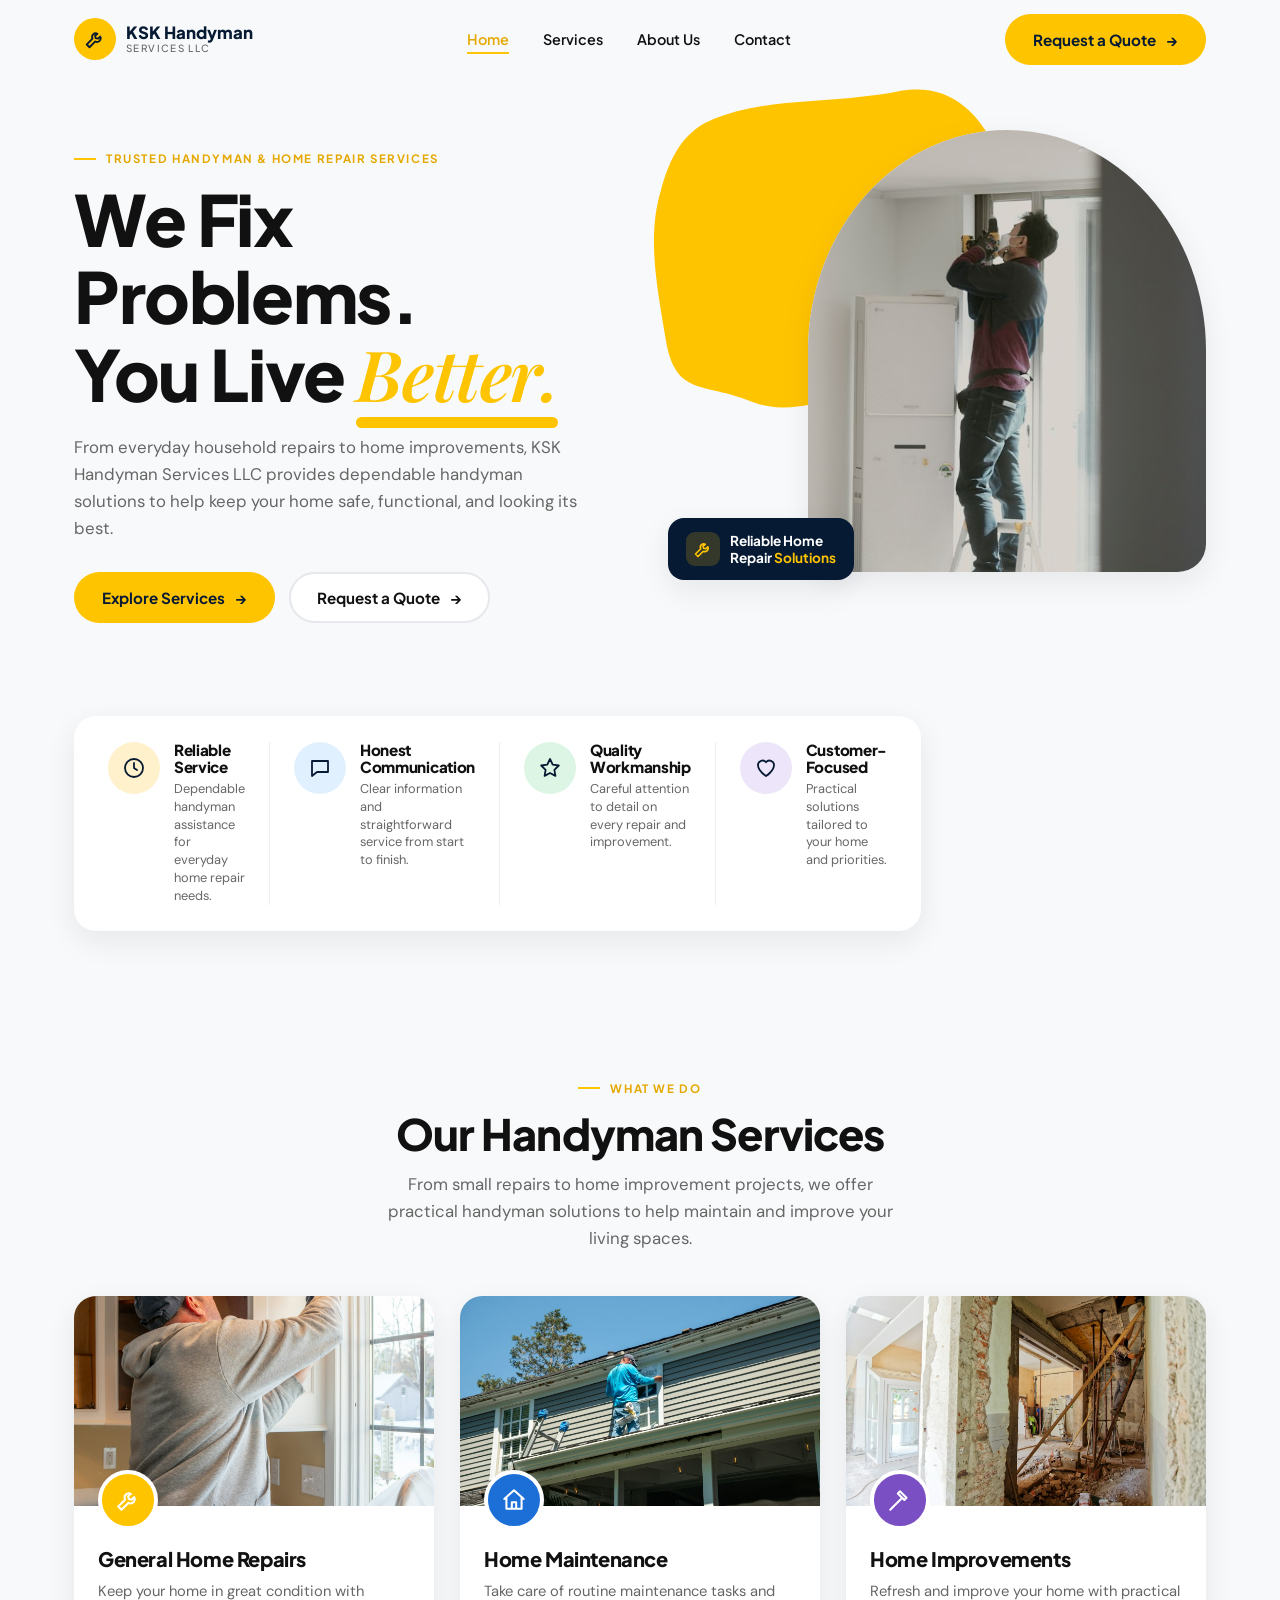
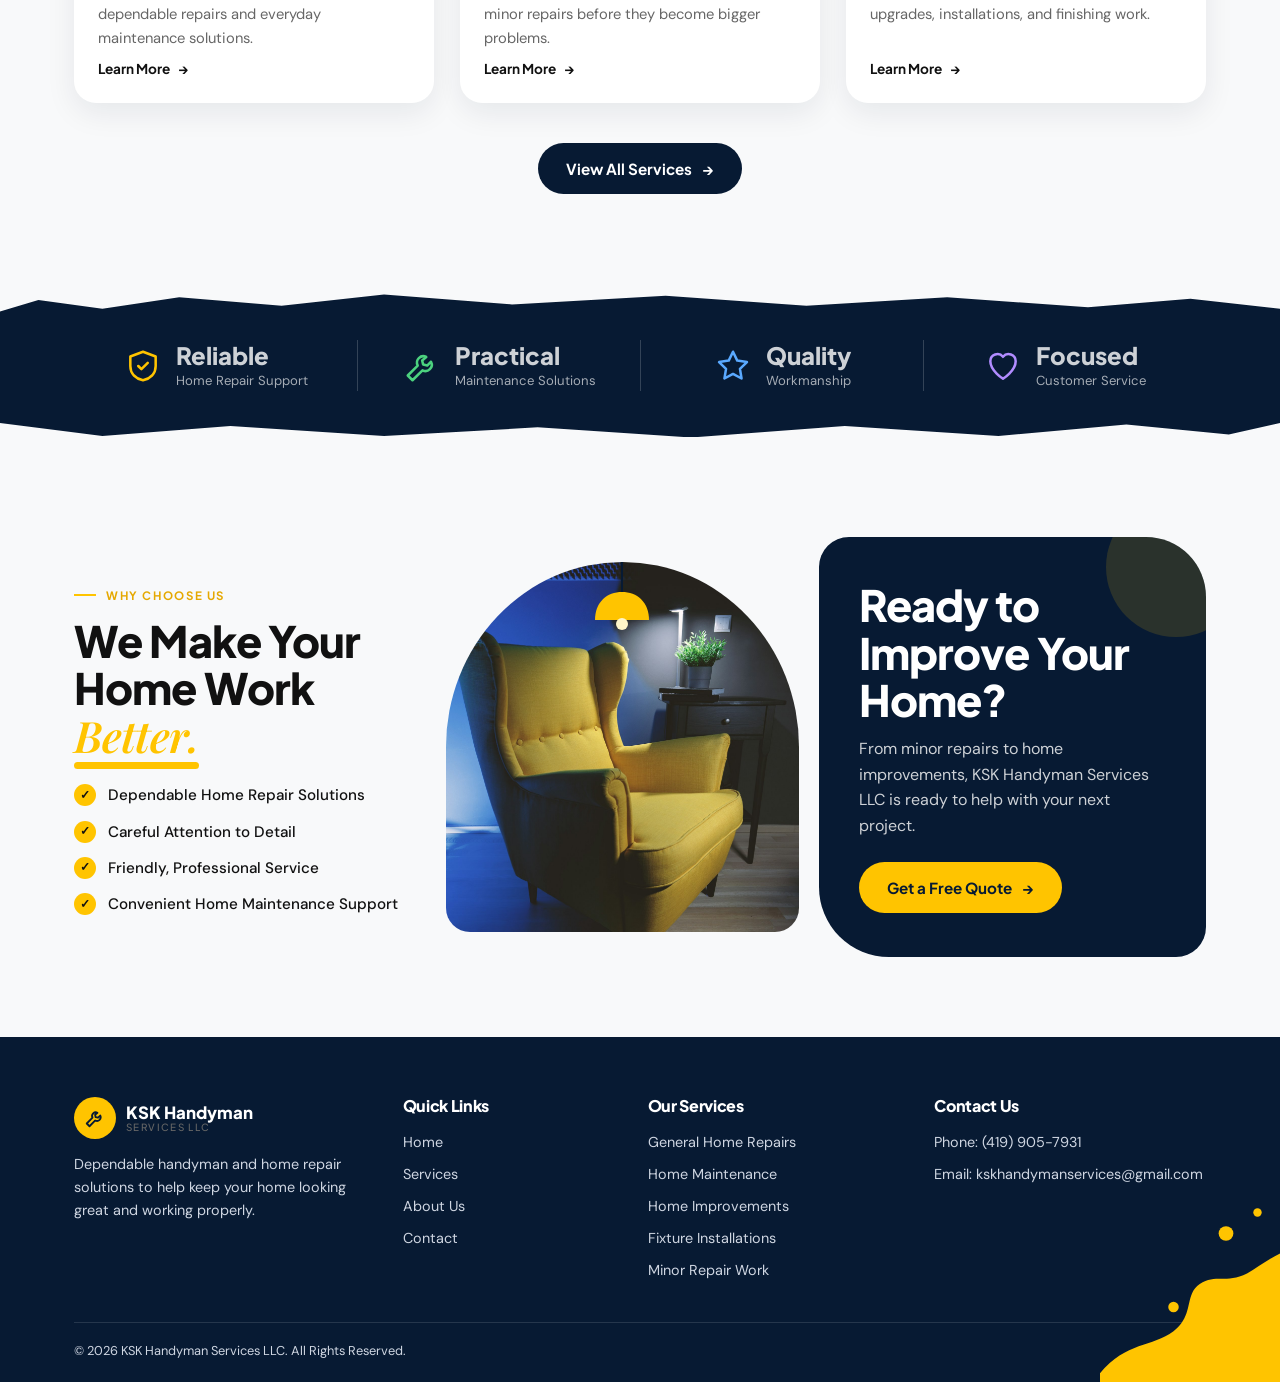
==== index.html @ 03a6fdeb "KSK Handyman Services website" ====
﻿<!doctype html><html lang="en"><head><meta charset="utf-8"><meta name="viewport" content="width=device-width,initial-scale=1"><title>KSK Handyman Services LLC | Handyman &amp; Home Repair</title><meta name="description" content="Handyman and home maintenance services."><link rel="stylesheet" href="styles.css"></head><body>
<header><div class="wrap nav"><a class='logo' href='index.html'><i><svg viewBox="0 0 24 24" fill="none" stroke="#071A33" stroke-width="2" stroke-linecap="round" stroke-linejoin="round" width="22" height="22"><path d="M14.7 6.3a4 4 0 0 0-5.4 5.4L3 18l3 3 6.3-6.3a4 4 0 0 0 5.4-5.4l-2.4 2.4-2.6-.6-.6-2.6z"/></svg></i><span>KSK Handyman<small>Services LLC</small></span></a><nav class="menu"><a href='index.html' class='on'>Home</a><a href='services.html'>Services</a><a href='about.html'>About Us</a><a href='contact.html'>Contact</a></nav><a class="btn navcta" href="contact.html">Request a Quote <span class="ar">&rarr;</span></a><button class="burger" aria-label="Menu"><span></span><span></span><span></span></button></div></header><main><section class="hero"><div class="wrap"><div><span class="eyebrow l">Trusted Handyman &amp; Home Repair Services</span><h1>We Fix Problems.<br>You Live <em class="hl">Better.</em></h1><p class="lead">From everyday household repairs to home improvements, KSK Handyman Services LLC provides dependable handyman solutions to help keep your home safe, functional, and looking its best.</p><div class="btns"><a class="btn" href="services.html">Explore Services <span class="ar">&rarr;</span></a><a class="btn ghost" href="contact.html">Request a Quote <span class="ar">&rarr;</span></a></div></div>
<div class="stage"><div class="disc imgbox"><img src="images/hero-handyman.jpg" alt="Handyman installing a fixture in a bright modern home"></div><svg class="brush par" data-s="-.03" viewBox="0 0 400 420"><path fill="#FFC400" d="M60 40c60-30 140-20 210-35 50-8 80 20 100 60 15 40-10 60 5 100s-15 70-25 110c-8 40-60 30-100 40s-90 40-140 20S30 330 20 270 0 160 15 110c8-30 20-55 45-70z"/></svg><div class="badge"><i style="width:34px;height:34px;border-radius:9px;background:rgba(255,196,0,.18);display:grid;place-items:center"><svg viewBox="0 0 24 24" fill="none" stroke="#FFC400" stroke-width="2" stroke-linecap="round" stroke-linejoin="round" width="20" height="20"><path d="M14.7 6.3a4 4 0 0 0-5.4 5.4L3 18l3 3 6.3-6.3a4 4 0 0 0 5.4-5.4l-2.4 2.4-2.6-.6-.6-2.6z"/></svg></i><span>Reliable Home<br>Repair <b>Solutions</b></span></div></div></div>
<div class="wrap" style="margin-top:50px"><div class="strip rv">
<div><span class="ic c1"><svg viewBox='0 0 24 24'><circle cx="12" cy="12" r="9"/><path d="M12 7v5l3 2"/></svg></span><span><h4>Reliable Service</h4><p>Dependable handyman assistance for everyday home repair needs.</p></span></div>
<div><span class="ic c2"><svg viewBox='0 0 24 24'><path d="M4 5h16v11H9l-5 4z"/></svg></span><span><h4>Honest Communication</h4><p>Clear information and straightforward service from start to finish.</p></span></div>
<div><span class="ic c3"><svg viewBox='0 0 24 24'><path d="M12 3l2.7 5.6 6.1.9-4.4 4.3 1 6.1L12 17l-5.4 2.9 1-6.1L3.2 9.5l6.1-.9z"/></svg></span><span><h4>Quality Workmanship</h4><p>Careful attention to detail on every repair and improvement.</p></span></div>
<div><span class="ic c4"><svg viewBox='0 0 24 24'><path d="M12 20s-8-5-8-11a4.5 4.5 0 0 1 8-2.8A4.5 4.5 0 0 1 20 9c0 6-8 11-8 11z"/></svg></span><span><h4>Customer-Focused</h4><p>Practical solutions tailored to your home and priorities.</p></span></div></div></div></section>
<section><div class="wrap"><div class="head"><span class="eyebrow c">What We Do</span><h2>Our Handyman Services</h2><p class="lead">From small repairs to home improvement projects, we offer practical handyman solutions to help maintain and improve your living spaces.</p></div>
<div class="grid3">
<article class='card rv'><div class='imgbox'><img src='images/service-repairs.jpg' alt='General Home Repairs' loading='lazy'></div><span class='ico i-y'><svg viewBox='0 0 24 24'><path d="M14.7 6.3a4 4 0 0 0-5.4 5.4L3 18l3 3 6.3-6.3a4 4 0 0 0 5.4-5.4l-2.4 2.4-2.6-.6-.6-2.6z"/></svg></span><div class='body'><h3>General Home Repairs</h3><p>Keep your home in great condition with dependable repairs and everyday maintenance solutions.</p><a class='link' href='services.html'>Learn More <span class='ar'>&rarr;</span></a></div></article>
<article class='card rv'><div class='imgbox'><img src='images/service-maintenance.jpg' alt='Home Maintenance' loading='lazy'></div><span class='ico i-b'><svg viewBox='0 0 24 24'><path d="M3 11l9-8 9 8M5 10v10h14V10M10 20v-6h4v6"/></svg></span><div class='body'><h3>Home Maintenance</h3><p>Take care of routine maintenance tasks and minor repairs before they become bigger problems.</p><a class='link' href='services.html'>Learn More <span class='ar'>&rarr;</span></a></div></article>
<article class='card rv'><div class='imgbox'><img src='images/service-improvements.jpg' alt='Home Improvements' loading='lazy'></div><span class='ico i-p'><svg viewBox='0 0 24 24'><path d="M14 6l4 4M5 19l8-8M12 4l6 6-2 2-6-6zM3 21l3-3"/></svg></span><div class='body'><h3>Home Improvements</h3><p>Refresh and improve your home with practical upgrades, installations, and finishing work.</p><a class='link' href='services.html'>Learn More <span class='ar'>&rarr;</span></a></div></article>
</div><div class="center"><a class="btn dark" href="services.html">View All Services <span class="ar">&rarr;</span></a></div></div></section>
<div class="brushbar"><div class="wrap bb">
<div><svg viewBox="0 0 24 24" stroke="#FFC400"><path d="M12 3l8 3v6c0 5-3.5 8-8 9-4.5-1-8-4-8-9V6z"/><path d="M9 12l2 2 4-4"/></svg><span><b>Reliable</b><span>Home Repair Support</span></span></div>
<div><svg viewBox="0 0 24 24" stroke="#4CD27F"><path d="M14.7 6.3a4 4 0 0 0-5.4 5.4L3 18l3 3 6.3-6.3a4 4 0 0 0 5.4-5.4l-2.4 2.4-2.6-.6-.6-2.6z"/></svg><span><b>Practical</b><span>Maintenance Solutions</span></span></div>
<div><svg viewBox="0 0 24 24" stroke="#5AA9FF"><path d="M12 3l2.7 5.6 6.1.9-4.4 4.3 1 6.1L12 17l-5.4 2.9 1-6.1L3.2 9.5l6.1-.9z"/></svg><span><b>Quality</b><span>Workmanship</span></span></div>
<div><svg viewBox="0 0 24 24" stroke="#B18CFF"><path d="M12 20s-8-5-8-11a4.5 4.5 0 0 1 8-2.8A4.5 4.5 0 0 1 20 9c0 6-8 11-8 11z"/></svg><span><b>Focused</b><span>Customer Service</span></span></div></div></div>
<section class="why"><div class="wrap"><div class="rv"><span class="eyebrow l">Why Choose Us</span><h2>We Make Your Home Work <em class="hl">Better.</em></h2><ul class="checks"><li>Dependable Home Repair Solutions</li><li>Careful Attention to Detail</li><li>Friendly, Professional Service</li><li>Convenient Home Maintenance Support</li></ul></div>
<div class="room rv d1"><svg class="pendant" viewBox="0 0 70 90"><path d="M35 0v34" stroke="#071A33" stroke-width="2"/><path d="M8 62c0-18 12-28 27-28s27 10 27 28z" fill="#FFC400"/><circle cx="35" cy="66" r="6" fill="#fff6c9"/></svg><img src="images/living-room.jpg" alt="Well-maintained living room with yellow accent chair"></div>
<div class="cta rv d2"><h2>Ready to Improve Your Home?</h2><p>From minor repairs to home improvements, KSK Handyman Services LLC is ready to help with your next project.</p><a class="btn" href="contact.html">Get a Free Quote <span class="ar">&rarr;</span></a></div></div></section></main>
<footer><svg class="splash" viewBox="0 0 200 200"><path fill="#FFC400" d="M200 40c-30 5-45 20-60 28-20 10-30 0-45 10s-5 30-25 45-45 10-70 40v37h200z"/><circle cx="120" cy="30" r="7" fill="#FFC400"/><circle cx="70" cy="100" r="5" fill="#FFC400"/><circle cx="150" cy="10" r="4" fill="#FFC400"/></svg>
<div class="wrap"><div class="fg"><div><a class='logo' href='index.html'><i><svg viewBox="0 0 24 24" fill="none" stroke="#071A33" stroke-width="2" stroke-linecap="round" stroke-linejoin="round" width="22" height="22"><path d="M14.7 6.3a4 4 0 0 0-5.4 5.4L3 18l3 3 6.3-6.3a4 4 0 0 0 5.4-5.4l-2.4 2.4-2.6-.6-.6-2.6z"/></svg></i><span>KSK Handyman<small>Services LLC</small></span></a><p>Dependable handyman and home repair solutions to help keep your home looking great and working properly.</p></div>
<div><h4>Quick Links</h4><ul><li><a href="index.html">Home</a></li><li><a href="services.html">Services</a></li><li><a href="about.html">About Us</a></li><li><a href="contact.html">Contact</a></li></ul></div>
<div><h4>Our Services</h4><ul><li><a href="services.html">General Home Repairs</a></li><li><a href="services.html">Home Maintenance</a></li><li><a href="services.html">Home Improvements</a></li><li><a href="services.html">Fixture Installations</a></li><li><a href="services.html">Minor Repair Work</a></li></ul></div>
<div><h4>Contact Us</h4><ul><li><a href="tel:+14199057931">Phone: (419) 905-7931</a></li><li><a href="mailto:kskhandymanservices@gmail.com">Email: kskhandymanservices@gmail.com</a></li></ul></div></div>
<div class="copy">&copy; 2026 KSK Handyman Services LLC. All Rights Reserved.</div></div></footer><script src="script.js"></script></body></html>
---- styles.css ----
@import url('https://fonts.googleapis.com/css2?family=DM+Sans:wght@400;500;700&family=Playfair+Display:ital,wght@1,500;1,600&family=Plus+Jakarta+Sans:wght@500;700;800&display=swap');
:root{--y:#FFC400;--navy:#071A33;--w:#fff;--bg:#F8F9FA;--ink:#111;--gray:#666;--r:22px;--sh:0 10px 30px rgba(7,26,51,.08)}
*{box-sizing:border-box;margin:0;padding:0}
html{scroll-behavior:smooth}
body{font-family:'DM Sans',sans-serif;color:var(--ink);background:var(--bg);line-height:1.6;overflow-x:hidden;animation:pg .5s ease}
@keyframes pg{from{opacity:0}to{opacity:1}}
img{max-width:100%;display:block}
a{color:inherit;text-decoration:none}
h1,h2,h3,h4{font-family:'Plus Jakarta Sans',sans-serif;font-weight:800;line-height:1.1;letter-spacing:-.02em}
h1{font-size:clamp(2.4rem,6vw,4.4rem)}
h2{font-size:clamp(1.8rem,3.6vw,2.7rem)}
h3{font-size:1.25rem}
em.hl{font-family:'Playfair Display',serif;font-style:italic;font-weight:600;color:var(--y);position:relative;white-space:nowrap}
em.hl::after{content:"";position:absolute;left:0;bottom:-.12em;width:100%;height:.16em;background:var(--y);border-radius:9px;transform:scaleX(0);transform-origin:left;transition:transform .9s .5s cubic-bezier(.2,.8,.2,1)}
.in em.hl::after,.hero em.hl::after{transform:scaleX(1)}
.wrap{max-width:1180px;margin:0 auto;padding:0 24px}
.eyebrow{display:inline-flex;align-items:center;gap:10px;font:700 .72rem 'Plus Jakarta Sans';letter-spacing:.14em;text-transform:uppercase;color:#E5A800;margin-bottom:14px}
.eyebrow.c::before,.eyebrow.l::before{content:"";width:22px;height:2px;background:var(--y)}
.eyebrow.c{justify-content:center}
.lead{color:var(--gray);font-size:1.05rem;max-width:520px}
/* buttons */
.btn{display:inline-flex;align-items:center;gap:10px;padding:14px 26px;border-radius:999px;font:700 .95rem 'Plus Jakarta Sans';border:2px solid transparent;cursor:pointer;transition:.25s;background:var(--y);color:var(--navy)}
.btn .ar{transition:transform .25s}
.btn:hover{transform:translateY(-2px);box-shadow:0 8px 20px rgba(255,196,0,.4)}
.btn:hover .ar,.link:hover .ar{transform:translateX(5px)}
.btn.ghost{background:#fff;border-color:#e6e8ec;color:var(--ink)}
.btn.ghost:hover{border-color:var(--y);box-shadow:none}
.btn.dark{background:var(--navy);color:#fff}
.link{display:inline-flex;gap:8px;font:700 .85rem 'Plus Jakarta Sans'}
.ar{display:inline-block}
/* header */
header{position:sticky;top:0;z-index:50;transition:.3s;background:transparent}
header.sc{background:rgba(255,255,255,.92);backdrop-filter:blur(10px);box-shadow:0 4px 20px rgba(0,0,0,.07)}
.nav{display:flex;align-items:center;justify-content:space-between;height:78px}
.logo{display:flex;align-items:center;gap:10px;font:800 1.05rem/1.1 'Plus Jakarta Sans';color:var(--navy)}
.logo i{width:42px;height:42px;border-radius:50%;background:var(--y);display:grid;place-items:center;flex:none}
.logo small{display:block;font-weight:500;font-size:.62rem;letter-spacing:.14em;text-transform:uppercase;color:var(--gray)}
.menu{display:flex;gap:34px;font:600 .9rem 'Plus Jakarta Sans'}
.menu a{position:relative;padding:6px 0}
.menu a::after{content:"";position:absolute;left:0;bottom:0;height:2px;width:0;background:var(--y);transition:.3s}
.menu a:hover::after,.menu a.on::after{width:100%}
.menu a.on{color:#E5A800}
.burger{display:none;background:none;border:0;width:44px;height:44px;cursor:pointer}
.burger span{display:block;width:24px;height:2.5px;background:var(--navy);margin:5px auto;border-radius:3px;transition:.3s}
.navcta{display:inline-flex}
/* hero */
.hero{padding:30px 0 60px;position:relative}
.hero .wrap{display:grid;grid-template-columns:1.05fr 1fr;gap:30px;align-items:center}
.hero p.lead{margin:22px 0 30px}
.hero .btns{display:flex;gap:14px;flex-wrap:wrap}
.hero h1,.hero .lead,.hero .btns,.hero .eyebrow{animation:up .8s both}
.hero .lead{animation-delay:.15s}.hero .btns{animation-delay:.3s}
@keyframes up{from{opacity:0;transform:translateY(30px)}to{opacity:1;transform:none}}
.stage{position:relative;aspect-ratio:1/1.02;animation:up 1s .2s both}
.stage .disc{position:absolute;right:-6%;top:2%;width:78%;aspect-ratio:1;border-radius:50%;overflow:hidden;background:linear-gradient(135deg,#eceef2,#f8f9fa)}
.stage .brush{position:absolute;left:2%;top:-2%;width:82%;z-index:1}
.stage .person{position:absolute;z-index:2;left:18%;bottom:0;width:62%;height:96%;object-fit:cover;object-position:top;border-radius:30% 30% 0 0}
.badge{position:absolute;z-index:3;left:0;bottom:14%;background:var(--navy);color:#fff;border-radius:16px;padding:14px 18px;font:700 .85rem 'Plus Jakarta Sans';display:flex;gap:10px;align-items:center;box-shadow:var(--sh);animation:fl 4s ease-in-out infinite}
.badge b{color:var(--y)}
@keyframes fl{50%{transform:translateY(-8px)}}
.imgbox{position:relative;overflow:hidden;background:linear-gradient(135deg,#dfe4ec,#c9d1de)}
.imgbox img{width:100%;height:100%;object-fit:cover}
/* feature strip */
.strip{background:#fff;border-radius:22px;box-shadow:var(--sh);display:grid;grid-template-columns:repeat(4,1fr);padding:26px 10px;margin-top:10px}
.strip>div{display:flex;gap:14px;padding:0 24px;border-left:1px solid #eceef2;align-items:flex-start;transition:.3s}
.strip>div:first-child{border:0}
.strip>div:hover{transform:translateY(-4px)}
.ic{flex:none;width:52px;height:52px;border-radius:50%;display:grid;place-items:center;transition:.3s}
.strip>div:hover .ic,.card:hover .ic{transform:rotate(-8deg) scale(1.1)}
.ic svg{width:24px;height:24px;stroke:var(--navy);fill:none;stroke-width:1.8;stroke-linecap:round;stroke-linejoin:round}
.c1{background:#FFF1CC}.c2{background:#E1F0FF}.c3{background:#DDF5E4}.c4{background:#EDE6FB}
.strip h4{font-size:.95rem;margin-bottom:4px}.strip p{font-size:.8rem;color:var(--gray);line-height:1.4}
/* sections */
section{padding:80px 0}
.head{text-align:center;margin-bottom:44px}
.head .lead{margin:14px auto 0}
.grid3{display:grid;grid-template-columns:repeat(3,1fr);gap:26px}
.card{background:#fff;border-radius:var(--r);box-shadow:var(--sh);overflow:hidden;transition:.35s;position:relative;display:flex;flex-direction:column}
.card:hover{transform:translateY(-8px);box-shadow:0 20px 40px rgba(7,26,51,.14)}
.card .imgbox{height:210px}
.card .imgbox img{transition:transform .7s}
.card:hover .imgbox img{transform:scale(1.08)}
.card .ico{position:absolute;top:174px;left:24px;width:60px;height:60px;border-radius:50%;border:4px solid #fff;display:grid;place-items:center;z-index:2;background:var(--y)}
.card .ico svg{width:26px;height:26px;stroke:#fff;fill:none;stroke-width:1.9;stroke-linecap:round;stroke-linejoin:round}
.card .body{padding:42px 24px 26px;display:flex;flex-direction:column;gap:10px;flex:1}
.card p{color:var(--gray);font-size:.92rem;flex:1}
.i-y{background:var(--y)!important}.i-b{background:#1D6FD8!important}.i-p{background:#7B4FC4!important}.i-g{background:#2FA05A!important}.i-o{background:#E8742A!important}.i-n{background:var(--navy)!important}
.center{text-align:center;margin-top:40px}
/* navy brush */
.brushbar{background:var(--navy);color:#fff;padding:46px 0;clip-path:polygon(0 12%,3% 4%,8% 10%,14% 2%,22% 8%,30% 0,40% 7%,52% 1%,63% 8%,74% 2%,85% 9%,93% 3%,100% 10%,100% 90%,96% 98%,88% 91%,78% 99%,66% 92%,54% 100%,42% 93%,30% 99%,18% 92%,8% 99%,0 90%);margin:20px 0;position:relative}
.bb{display:grid;grid-template-columns:repeat(4,1fr)}
.bb div{display:flex;gap:14px;align-items:center;justify-content:center;padding:0 16px;border-left:1px solid rgba(255,255,255,.18)}
.bb div:first-child{border:0}
.bb svg{width:38px;height:38px;fill:none;stroke-width:1.6;stroke-linecap:round;stroke-linejoin:round;flex:none}
.bb b{display:block;font:800 1.5rem 'Plus Jakarta Sans'}.bb span{font-size:.82rem;opacity:.8}
/* why */
.why .wrap{display:grid;grid-template-columns:1fr 1fr 1.1fr;gap:20px;align-items:center}
.checks{list-style:none;margin-top:24px;display:grid;gap:12px}
.checks li{display:flex;gap:12px;align-items:center;font-weight:500;font-size:.95rem}
.checks li::before{content:"✓";flex:none;width:22px;height:22px;border-radius:50%;background:var(--y);display:grid;place-items:center;font-size:.75rem;font-weight:800}
.room{position:relative;aspect-ratio:1/1.05;border-radius:50% 50% 24px 24px;overflow:hidden;background:radial-gradient(circle at 50% 30%,#fff6dc,#f1e7cf)}
.room img{width:100%;height:100%;object-fit:cover}
.pendant{position:absolute;left:50%;top:-4px;transform:translateX(-50%);z-index:2;width:70px}
.cta{background:var(--navy);color:#fff;border-radius:30px 60px 30px 70px;padding:44px 40px;position:relative;overflow:hidden}
.cta h2{margin-bottom:12px}.cta p{opacity:.8;margin-bottom:24px}
.cta::after{content:"";position:absolute;right:-40px;top:-40px;width:140px;height:140px;border-radius:50%;background:rgba(255,196,0,.14)}
.band{background:var(--navy);color:#fff;text-align:center;border-radius:36px;padding:64px 24px;position:relative;overflow:hidden}
.band h2{margin-bottom:14px}.band p{opacity:.8;max-width:520px;margin:0 auto 28px}
.band .s1,.band .s2{position:absolute;border-radius:50%;background:var(--y);opacity:.9}
.band .s1{width:120px;height:120px;left:-30px;bottom:-40px}.band .s2{width:60px;height:60px;right:50px;top:-20px;opacity:.6}
/* footer */
footer{background:var(--navy);color:#cfd6e2;padding:60px 0 20px;position:relative;overflow:hidden}
.fg{display:grid;grid-template-columns:1.4fr 1fr 1.2fr 1.3fr;gap:36px;font-size:.9rem}
footer h4{color:#fff;font-size:1rem;margin-bottom:16px}
footer ul{list-style:none;display:grid;gap:9px}
footer a:hover{color:var(--y)}
footer .logo{color:#fff;margin-bottom:14px}.footer .logo small{color:#aab}
.copy{border-top:1px solid rgba(255,255,255,.12);margin-top:40px;padding-top:18px;font-size:.8rem}
.splash{position:absolute;right:-30px;bottom:-30px;width:210px;pointer-events:none}
/* inner pages */
.ph{padding:30px 0 60px}.ph .wrap{display:grid;grid-template-columns:1.1fr 1fr;gap:40px;align-items:center}
.ph .lead{margin-top:20px}
.pimg{aspect-ratio:1.1;border-radius:36px 120px 36px 120px;position:relative}
.pimg .imgbox{position:absolute;inset:0;border-radius:inherit}
.pimg::before{content:"";position:absolute;inset:-14px 14px 14px -14px;background:var(--y);border-radius:inherit;z-index:0}
.pimg .imgbox{z-index:1}
.grid3 .card .btn{align-self:flex-start;padding:10px 20px;font-size:.85rem}
.story{display:grid;grid-template-columns:1fr 1.2fr;gap:50px;align-items:center}
.story p{color:var(--gray);margin-top:16px}
.ccard{background:#fff;border-radius:var(--r);box-shadow:var(--sh);padding:32px;text-align:center;transition:.3s}
.ccard:hover{transform:translateY(-6px)}
.ccard .ic{margin:0 auto 16px;width:64px;height:64px}
.ccard p{color:var(--gray);margin-top:6px;word-break:break-word}
.ccard a:hover{color:#E5A800}
form{background:#fff;border-radius:28px;box-shadow:var(--sh);padding:40px;display:grid;grid-template-columns:1fr 1fr;gap:18px;max-width:820px;margin:0 auto}
form .f{grid-column:1/-1}
@media(min-width:0){form .h{grid-column:span 1}}
label{display:block;font:700 .82rem 'Plus Jakarta Sans';margin-bottom:6px}
input,select,textarea{width:100%;padding:14px 18px;border-radius:14px;border:1.5px solid #e3e6eb;font:inherit;background:#fafbfc;transition:.2s}
input:focus,select:focus,textarea:focus{outline:0;border-color:var(--y);box-shadow:0 0 0 4px rgba(255,196,0,.2);background:#fff}
textarea{min-height:140px;resize:vertical}
.ok{display:none;grid-column:1/-1;background:#DDF5E4;color:#17653a;padding:16px;border-radius:14px;font-weight:700;text-align:center}
.hp{position:absolute;left:-9999px}
/* reveal */
.rv{opacity:0;transform:translateY(34px);transition:opacity .8s,transform .8s cubic-bezier(.2,.8,.2,1)}
.rv.in{opacity:1;transform:none}
.d1{transition-delay:.1s}.d2{transition-delay:.2s}
.par{will-change:transform}
@media(prefers-reduced-motion:reduce){*{animation:none!important;transition:none!important}.rv{opacity:1;transform:none}}
/* responsive */
@media(max-width:980px){
.hero .wrap,.ph .wrap,.story{grid-template-columns:1fr}
.stage{max-width:520px;margin:0 auto;width:100%}
.strip{grid-template-columns:1fr 1fr;gap:22px 0}.strip>div:nth-child(3){border-left:0}
.grid3{grid-template-columns:1fr 1fr}
.bb{grid-template-columns:1fr 1fr;gap:26px 0}.bb div:nth-child(3){border-left:0}
.why .wrap{grid-template-columns:1fr}.room{max-width:420px;margin:0 auto;width:100%}
.fg{grid-template-columns:1fr 1fr}
.pimg{max-width:520px}
}
@media(max-width:760px){
.burger{display:block}.navcta{display:none}
.menu{position:absolute;top:78px;left:0;right:0;background:#fff;flex-direction:column;gap:0;padding:8px 24px 20px;box-shadow:0 14px 24px rgba(0,0,0,.1);display:none}
.menu.open{display:flex}.menu a{padding:14px 0;border-bottom:1px solid #eee}
.burger.open span:nth-child(1){transform:translateY(7.5px) rotate(45deg)}.burger.open span:nth-child(2){opacity:0}.burger.open span:nth-child(3){transform:translateY(-7.5px) rotate(-45deg)}
section{padding:56px 0}
.strip{grid-template-columns:1fr}.strip>div{border:0!important;padding:0 18px}
.grid3{grid-template-columns:1fr}
.bb{grid-template-columns:1fr}.bb div{border:0!important;justify-content:flex-start;padding-left:30px}
.brushbar{padding:50px 0}
.fg{grid-template-columns:1fr}
form{grid-template-columns:1fr;padding:26px 20px}form .h{grid-column:1/-1}
.hero .btns .btn{flex:1;justify-content:center}
.badge{font-size:.75rem;padding:10px 12px}
.cta{padding:34px 26px}
.logo{font-size:.9rem}
}
.stage .disc{right:0;top:4%;width:74%;aspect-ratio:.9;z-index:2;border-radius:50% 50% 28px 28px;box-shadow:var(--sh)}
.stage .disc img{object-position:58% 40%;transform:scale(1.5);transform-origin:56% 40%}
.stage .brush{z-index:1;left:-4%;top:-4%;width:70%}
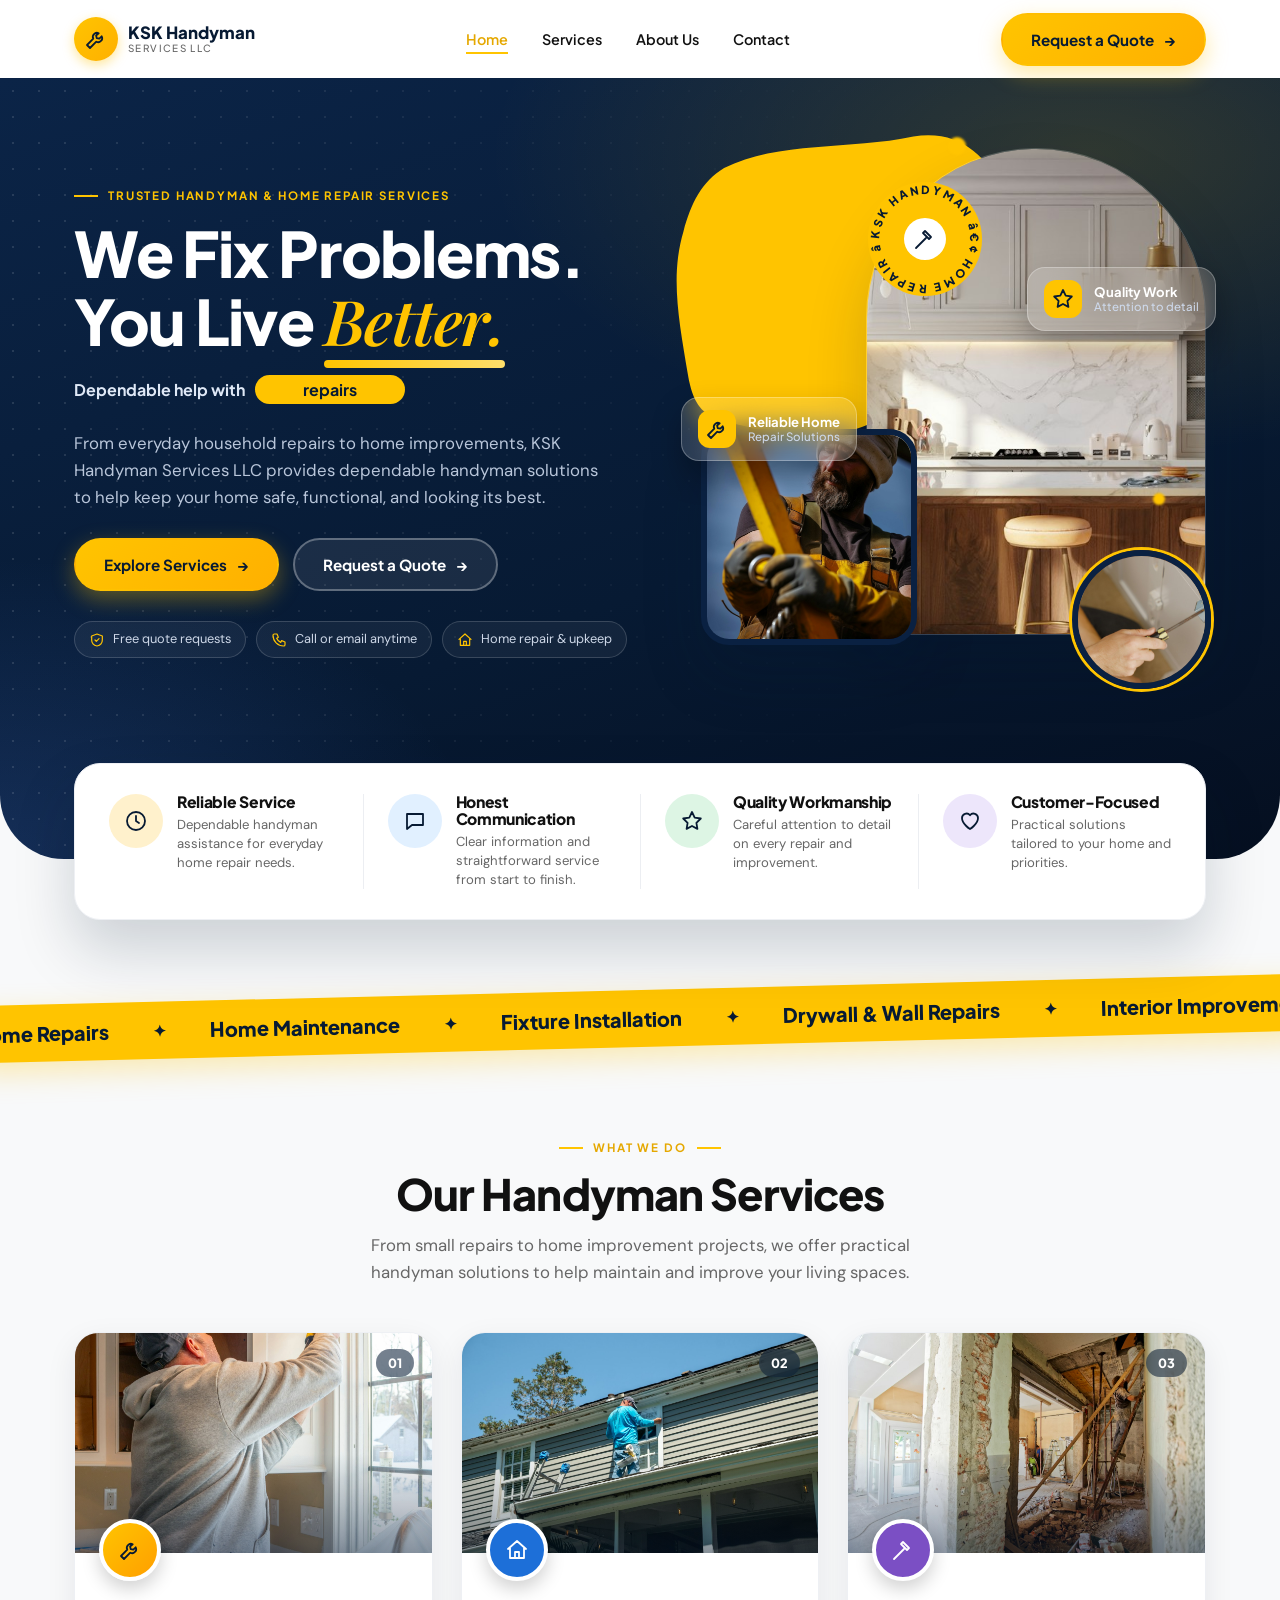
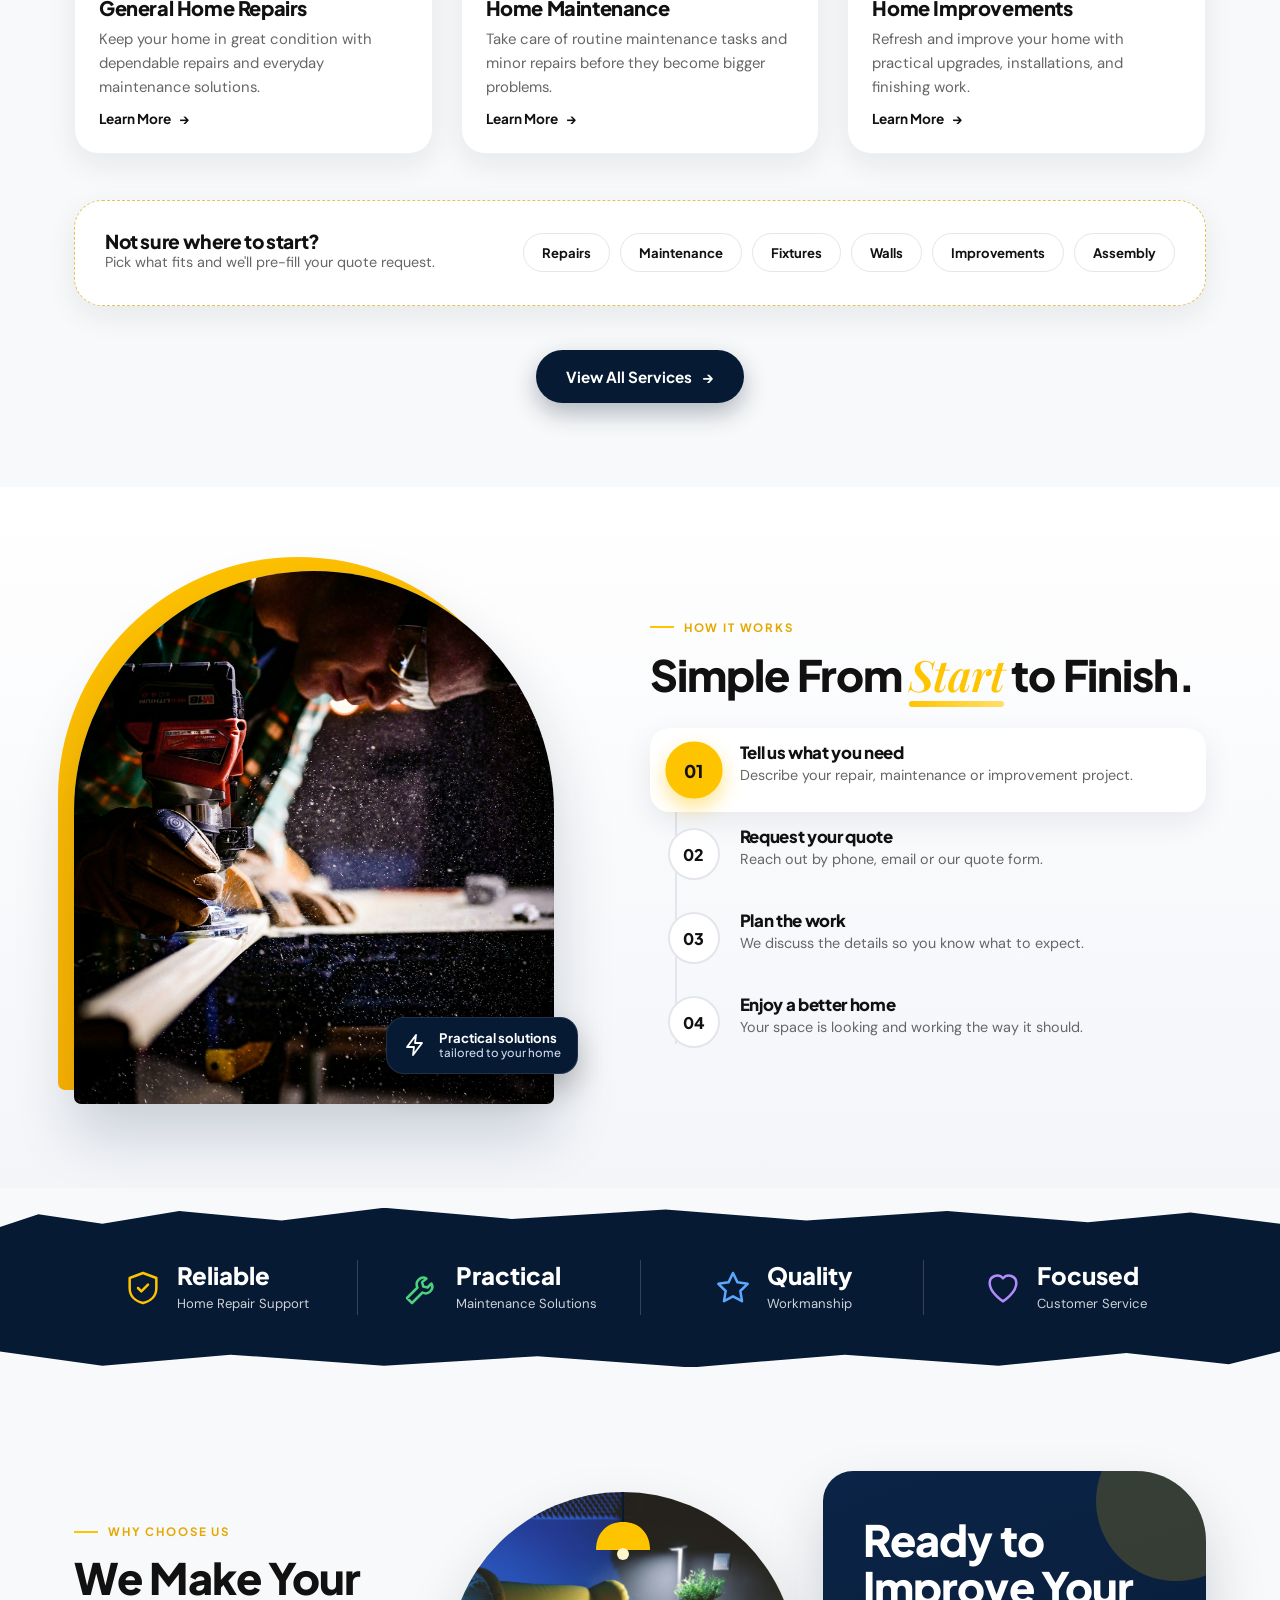
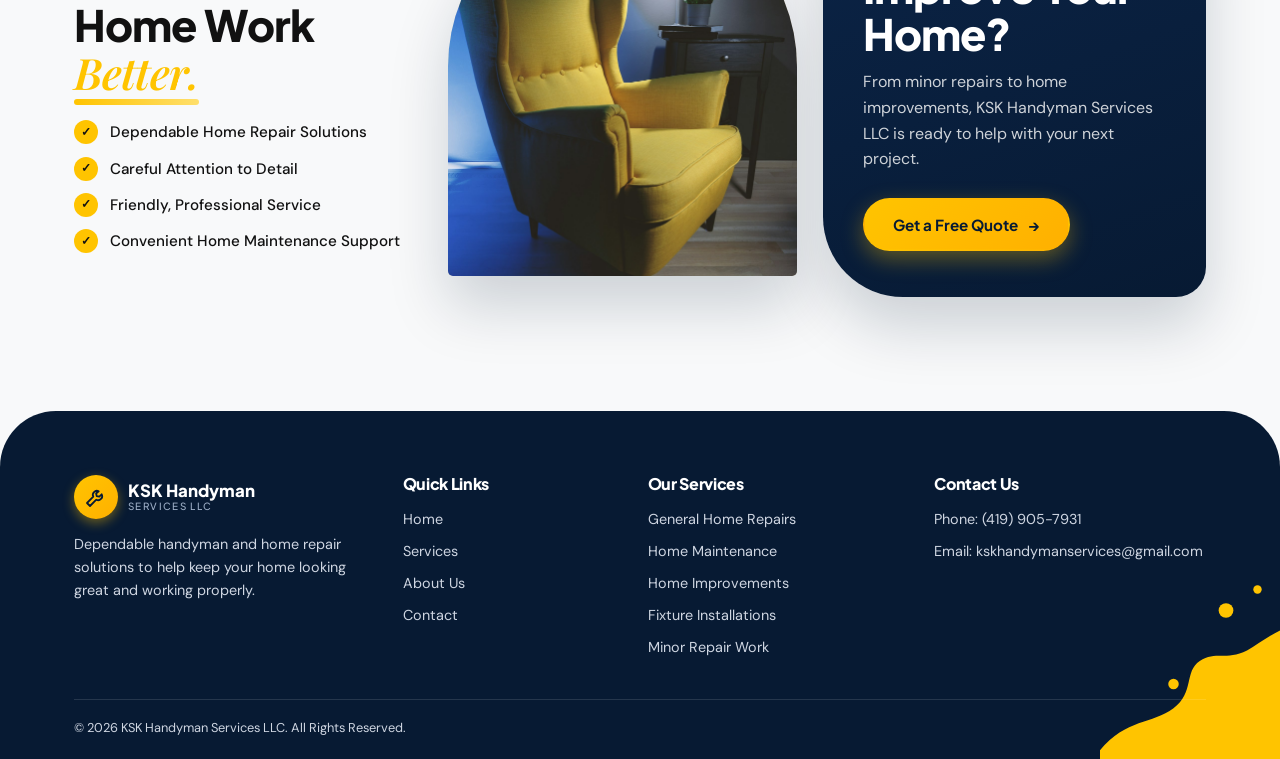
==== commit 9c8c001c: "Luxury redesign: new hero, interactive effects, unique images, responsive strip fix" ====
--- a/index.html
+++ b/index.html
@@ -1,31 +1,50 @@
-﻿<!doctype html><html lang="en"><head><meta charset="utf-8"><meta name="viewport" content="width=device-width,initial-scale=1"><title>KSK Handyman Services LLC | Handyman &amp; Home Repair</title><meta name="description" content="Handyman and home maintenance services."><link rel="stylesheet" href="styles.css"></head><body>
-<header><div class="wrap nav"><a class='logo' href='index.html'><i><svg viewBox="0 0 24 24" fill="none" stroke="#071A33" stroke-width="2" stroke-linecap="round" stroke-linejoin="round" width="22" height="22"><path d="M14.7 6.3a4 4 0 0 0-5.4 5.4L3 18l3 3 6.3-6.3a4 4 0 0 0 5.4-5.4l-2.4 2.4-2.6-.6-.6-2.6z"/></svg></i><span>KSK Handyman<small>Services LLC</small></span></a><nav class="menu"><a href='index.html' class='on'>Home</a><a href='services.html'>Services</a><a href='about.html'>About Us</a><a href='contact.html'>Contact</a></nav><a class="btn navcta" href="contact.html">Request a Quote <span class="ar">&rarr;</span></a><button class="burger" aria-label="Menu"><span></span><span></span><span></span></button></div></header><main><section class="hero"><div class="wrap"><div><span class="eyebrow l">Trusted Handyman &amp; Home Repair Services</span><h1>We Fix Problems.<br>You Live <em class="hl">Better.</em></h1><p class="lead">From everyday household repairs to home improvements, KSK Handyman Services LLC provides dependable handyman solutions to help keep your home safe, functional, and looking its best.</p><div class="btns"><a class="btn" href="services.html">Explore Services <span class="ar">&rarr;</span></a><a class="btn ghost" href="contact.html">Request a Quote <span class="ar">&rarr;</span></a></div></div>
-<div class="stage"><div class="disc imgbox"><img src="images/hero-handyman.jpg" alt="Handyman installing a fixture in a bright modern home"></div><svg class="brush par" data-s="-.03" viewBox="0 0 400 420"><path fill="#FFC400" d="M60 40c60-30 140-20 210-35 50-8 80 20 100 60 15 40-10 60 5 100s-15 70-25 110c-8 40-60 30-100 40s-90 40-140 20S30 330 20 270 0 160 15 110c8-30 20-55 45-70z"/></svg><div class="badge"><i style="width:34px;height:34px;border-radius:9px;background:rgba(255,196,0,.18);display:grid;place-items:center"><svg viewBox="0 0 24 24" fill="none" stroke="#FFC400" stroke-width="2" stroke-linecap="round" stroke-linejoin="round" width="20" height="20"><path d="M14.7 6.3a4 4 0 0 0-5.4 5.4L3 18l3 3 6.3-6.3a4 4 0 0 0 5.4-5.4l-2.4 2.4-2.6-.6-.6-2.6z"/></svg></i><span>Reliable Home<br>Repair <b>Solutions</b></span></div></div></div>
-<div class="wrap" style="margin-top:50px"><div class="strip rv">
-<div><span class="ic c1"><svg viewBox='0 0 24 24'><circle cx="12" cy="12" r="9"/><path d="M12 7v5l3 2"/></svg></span><span><h4>Reliable Service</h4><p>Dependable handyman assistance for everyday home repair needs.</p></span></div>
-<div><span class="ic c2"><svg viewBox='0 0 24 24'><path d="M4 5h16v11H9l-5 4z"/></svg></span><span><h4>Honest Communication</h4><p>Clear information and straightforward service from start to finish.</p></span></div>
-<div><span class="ic c3"><svg viewBox='0 0 24 24'><path d="M12 3l2.7 5.6 6.1.9-4.4 4.3 1 6.1L12 17l-5.4 2.9 1-6.1L3.2 9.5l6.1-.9z"/></svg></span><span><h4>Quality Workmanship</h4><p>Careful attention to detail on every repair and improvement.</p></span></div>
-<div><span class="ic c4"><svg viewBox='0 0 24 24'><path d="M12 20s-8-5-8-11a4.5 4.5 0 0 1 8-2.8A4.5 4.5 0 0 1 20 9c0 6-8 11-8 11z"/></svg></span><span><h4>Customer-Focused</h4><p>Practical solutions tailored to your home and priorities.</p></span></div></div></div></section>
+﻿<!doctype html><html lang="en"><head><meta charset="utf-8"><meta name="viewport" content="width=device-width,initial-scale=1"><title>KSK Handyman Services LLC | Handyman & Home Repair</title><meta name="description" content="Dependable handyman and home repair services from KSK Handyman Services LLC."><link rel="stylesheet" href="styles.css"></head><body><svg width="0" height="0" style="position:absolute" aria-hidden="true"><symbol id='wrench' viewBox='0 0 24 24'><path d="M14.7 6.3a4 4 0 0 0-5.4 5.4L3 18l3 3 6.3-6.3a4 4 0 0 0 5.4-5.4l-2.4 2.4-2.6-.6-.6-2.6z"/></symbol><symbol id='home' viewBox='0 0 24 24'><path d="M3 11l9-8 9 8M5 10v10h14V10M10 20v-6h4v6"/></symbol><symbol id='hammer' viewBox='0 0 24 24'><path d="M14 6l4 4M5 19l8-8M12 4l6 6-2 2-6-6zM3 21l3-3"/></symbol><symbol id='clock' viewBox='0 0 24 24'><circle cx="12" cy="12" r="9"/><path d="M12 7v5l3 2"/></symbol><symbol id='chat' viewBox='0 0 24 24'><path d="M4 5h16v11H9l-5 4z"/></symbol><symbol id='star' viewBox='0 0 24 24'><path d="M12 3l2.7 5.6 6.1.9-4.4 4.3 1 6.1L12 17l-5.4 2.9 1-6.1L3.2 9.5l6.1-.9z"/></symbol><symbol id='heart' viewBox='0 0 24 24'><path d="M12 20s-8-5-8-11a4.5 4.5 0 0 1 8-2.8A4.5 4.5 0 0 1 20 9c0 6-8 11-8 11z"/></symbol><symbol id='shield' viewBox='0 0 24 24'><path d="M12 3l8 3v6c0 5-3.5 8-8 9-4.5-1-8-4-8-9V6z"/><path d="M9 12l2 2 4-4"/></symbol><symbol id='plug' viewBox='0 0 24 24'><path d="M9 3v5M15 3v5M6 8h12v4a6 6 0 0 1-12 0zM12 18v3"/></symbol><symbol id='wall' viewBox='0 0 24 24'><path d="M3 5h18v14H3zM3 12h18M9 5v7M15 12v7"/></symbol><symbol id='brush' viewBox='0 0 24 24'><path d="M3 20c3 0 5-1 5-4l9-9 3 3-9 9c-3 0-5 2-8 1zM15 5l3-2 3 3-2 3"/></symbol><symbol id='box' viewBox='0 0 24 24'><path d="M3 7l9-4 9 4v10l-9 4-9-4zM3 7l9 4 9-4M12 11v10"/></symbol><symbol id='phone' viewBox='0 0 24 24'><path d="M5 3h4l2 5-2.5 1.5a11 11 0 0 0 6 6L16 13l5 2v4a2 2 0 0 1-2 2A16 16 0 0 1 3 5a2 2 0 0 1 2-2z"/></symbol><symbol id='mail' viewBox='0 0 24 24'><rect x="3" y="5" width="18" height="14" rx="2"/><path d="M3 7l9 6 9-6"/></symbol><symbol id='form' viewBox='0 0 24 24'><rect x="5" y="3" width="14" height="18" rx="2"/><path d="M9 8h6M9 12h6M9 16h3"/></symbol><symbol id='bolt' viewBox='0 0 24 24'><path d="M13 2L4 14h7l-1 8 9-12h-7z"/></symbol><symbol id='ruler' viewBox='0 0 24 24'><path d="M3 17L17 3l4 4L7 21zM8 12l2 2M11 9l2 2M14 6l2 2"/></symbol><symbol id='arrow-up' viewBox='0 0 24 24'><path d="M12 19V5M5 12l7-7 7 7"/></symbol></svg>
+<header><div class="wrap nav"><a class='logo' href='index.html'><i><svg class='i' style='color:#071A33'><use href='#wrench'/></svg></i><span>KSK Handyman<small>Services LLC</small></span></a><nav class="menu"><a href='index.html' class='on'>Home</a><a href='services.html'>Services</a><a href='about.html'>About Us</a><a href='contact.html'>Contact</a></nav><a class="btn" href="contact.html">Request a Quote <span class="ar">&rarr;</span></a><button class="burger" aria-label="Menu"><span></span><span></span><span></span></button></div></header><main><section class="hero"><div class="wrap hgrid"><div>
+<span class="eyebrow l">Trusted Handyman &amp; Home Repair Services</span>
+<h1>We Fix Problems.<br>You Live <em class="hl">Better.</em></h1>
+<div class="rot" style="margin-top:20px">Dependable help with <b>repairs</b></div>
+<p class="lead" style="margin-top:0">From everyday household repairs to home improvements, KSK Handyman Services LLC provides dependable handyman solutions to help keep your home safe, functional, and looking its best.</p>
+<div class="btns"><a class="btn" href="services.html">Explore Services <span class="ar">&rarr;</span></a><a class="btn ghost" href="contact.html">Request a Quote <span class="ar">&rarr;</span></a></div>
+<div class="chips"><span><svg class='i'><use href='#shield'/></svg>Free quote requests</span><span><svg class='i'><use href='#phone'/></svg>Call or email anytime</span><span><svg class='i'><use href='#home'/></svg>Home repair &amp; upkeep</span></div></div>
+<div class="stage"><svg class="brush layer" data-d="6" viewBox="0 0 400 420"><path fill="#FFC400" d="M60 40c60-30 140-20 210-35 50-8 80 20 100 60 15 40-10 60 5 100s-15 70-25 110c-8 40-60 30-100 40s-90 40-140 20S30 330 20 270 0 160 15 110c8-30 20-55 45-70z"/></svg>
+<div class="layer arch" data-d="10"><img src="images/kitchen.jpg" alt="Beautifully finished luxury kitchen"></div>
+<div class="layer sq" data-d="-16"><img src="images/hero-main.jpg" alt="Skilled worker with tools"></div>
+<div class="layer circ" data-d="18"><img src="images/hero-b.jpg" alt="Installing a bracket with a screwdriver"></div>
+<svg class="spin layer" data-d="0" viewBox="0 0 120 120"><defs><path id="cp" d="M60 60m-46 0a46 46 0 1 1 92 0a46 46 0 1 1-92 0"/></defs><circle cx="60" cy="60" r="58" fill="#FFC400"/><text font-family="Plus Jakarta Sans" font-weight="800" font-size="11.5" letter-spacing="2.6" fill="#071A33"><textPath href="#cp">KSK HANDYMAN â€¢ HOME REPAIR â€¢ </textPath></text></svg><div class="layer spinw" data-d="0" style="width:118px;height:118px;display:grid;place-items:center;left:34%;top:6%;z-index:6"><span style="position:absolute;color:#071A33;display:grid;place-items:center;width:42px;height:42px;border-radius:50%;background:#fff"><svg class='i'><use href='#hammer'/></svg></span></div>
+<div class="layer glass g1" data-d="-22"><span class="gi"><svg class='i'><use href='#wrench'/></svg></span><span>Reliable Home<small>Repair Solutions</small></span></div>
+<div class="layer glass g2" data-d="20"><span class="gi"><svg class='i'><use href='#star'/></svg></span><span>Quality Work<small>Attention to detail</small></span></div>
+<span class="layer orb o1" data-d="26"></span><span class="layer orb o2" data-d="-20"></span></div></div></section>
+<div class="wrap stripwrap"><div class="strip rv">
+<div><span class="ic c1"><svg class='i'><use href='#clock'/></svg></span><span><h4>Reliable Service</h4><p>Dependable handyman assistance for everyday home repair needs.</p></span></div>
+<div><span class="ic c2"><svg class='i'><use href='#chat'/></svg></span><span><h4>Honest Communication</h4><p>Clear information and straightforward service from start to finish.</p></span></div>
+<div><span class="ic c3"><svg class='i'><use href='#star'/></svg></span><span><h4>Quality Workmanship</h4><p>Careful attention to detail on every repair and improvement.</p></span></div>
+<div><span class="ic c4"><svg class='i'><use href='#heart'/></svg></span><span><h4>Customer-Focused</h4><p>Practical solutions tailored to your home and priorities.</p></span></div></div></div>
+<div class='mq' aria-hidden='true'><div><span>Home Repairs</span><span>Home Maintenance</span><span>Fixture Installation</span><span>Drywall &amp; Wall Repairs</span><span>Interior Improvements</span><span>Furniture Assembly</span><span>Minor Installations</span><span>Home Repairs</span><span>Home Maintenance</span><span>Fixture Installation</span><span>Drywall &amp; Wall Repairs</span><span>Interior Improvements</span><span>Furniture Assembly</span><span>Minor Installations</span></div></div>
 <section><div class="wrap"><div class="head"><span class="eyebrow c">What We Do</span><h2>Our Handyman Services</h2><p class="lead">From small repairs to home improvement projects, we offer practical handyman solutions to help maintain and improve your living spaces.</p></div>
 <div class="grid3">
-<article class='card rv'><div class='imgbox'><img src='images/service-repairs.jpg' alt='General Home Repairs' loading='lazy'></div><span class='ico i-y'><svg viewBox='0 0 24 24'><path d="M14.7 6.3a4 4 0 0 0-5.4 5.4L3 18l3 3 6.3-6.3a4 4 0 0 0 5.4-5.4l-2.4 2.4-2.6-.6-.6-2.6z"/></svg></span><div class='body'><h3>General Home Repairs</h3><p>Keep your home in great condition with dependable repairs and everyday maintenance solutions.</p><a class='link' href='services.html'>Learn More <span class='ar'>&rarr;</span></a></div></article>
-<article class='card rv'><div class='imgbox'><img src='images/service-maintenance.jpg' alt='Home Maintenance' loading='lazy'></div><span class='ico i-b'><svg viewBox='0 0 24 24'><path d="M3 11l9-8 9 8M5 10v10h14V10M10 20v-6h4v6"/></svg></span><div class='body'><h3>Home Maintenance</h3><p>Take care of routine maintenance tasks and minor repairs before they become bigger problems.</p><a class='link' href='services.html'>Learn More <span class='ar'>&rarr;</span></a></div></article>
-<article class='card rv'><div class='imgbox'><img src='images/service-improvements.jpg' alt='Home Improvements' loading='lazy'></div><span class='ico i-p'><svg viewBox='0 0 24 24'><path d="M14 6l4 4M5 19l8-8M12 4l6 6-2 2-6-6zM3 21l3-3"/></svg></span><div class='body'><h3>Home Improvements</h3><p>Refresh and improve your home with practical upgrades, installations, and finishing work.</p><a class='link' href='services.html'>Learn More <span class='ar'>&rarr;</span></a></div></article>
-</div><div class="center"><a class="btn dark" href="services.html">View All Services <span class="ar">&rarr;</span></a></div></div></section>
+<article class='card rv'><div class='imgbox'><img src='images/service-repairs.jpg' alt='General Home Repairs' loading='lazy'><span class='num'>01</span></div><span class='ico i-y'><svg class='i'><use href='#wrench'/></svg></span><div class='body'><h3>General Home Repairs</h3><p>Keep your home in great condition with dependable repairs and everyday maintenance solutions.</p><a class='link' href='services.html'>Learn More <span class='ar'>&rarr;</span></a></div></article>
+<article class='card rv'><div class='imgbox'><img src='images/service-maintenance.jpg' alt='Home Maintenance' loading='lazy'><span class='num'>02</span></div><span class='ico i-b'><svg class='i'><use href='#home'/></svg></span><div class='body'><h3>Home Maintenance</h3><p>Take care of routine maintenance tasks and minor repairs before they become bigger problems.</p><a class='link' href='services.html'>Learn More <span class='ar'>&rarr;</span></a></div></article>
+<article class='card rv'><div class='imgbox'><img src='images/service-improvements.jpg' alt='Home Improvements' loading='lazy'><span class='num'>03</span></div><span class='ico i-p'><svg class='i'><use href='#hammer'/></svg></span><div class='body'><h3>Home Improvements</h3><p>Refresh and improve your home with practical upgrades, installations, and finishing work.</p><a class='link' href='services.html'>Learn More <span class='ar'>&rarr;</span></a></div></article>
+</div>
+<div class="finder rv"><div><h3>Not sure where to start?</h3><p>Pick what fits and we'll pre-fill your quote request.</p></div><div class="pills"><a href="contact.html?service=General">Repairs</a><a href="contact.html?service=Home%20Maintenance">Maintenance</a><a href="contact.html?service=Fixture">Fixtures</a><a href="contact.html?service=Drywall">Walls</a><a href="contact.html?service=Interior">Improvements</a><a href="contact.html?service=Furniture">Assembly</a></div></div>
+<div class="center"><a class="btn dark" href="services.html">View All Services <span class="ar">&rarr;</span></a></div></div></section>
+<section class="proc"><div class="wrap pg"><div class="arc rv"><div class="imgbox"><img src="images/hero-a.jpg" alt="Precision work with power tools" loading="lazy"></div><div class="glass"><svg class='i'><use href='#bolt'/></svg><span>Practical solutions<small>tailored to your home</small></span></div></div>
+<div class="rv d1"><span class="eyebrow l">How It Works</span><h2>Simple From <em class="hl">Start</em> to Finish.</h2>
+<ul class="steps">
+<li><b>01</b><div><h4>Tell us what you need</h4><p>Describe your repair, maintenance or improvement project.</p></div></li>
+<li><b>02</b><div><h4>Request your quote</h4><p>Reach out by phone, email or our quote form.</p></div></li>
+<li><b>03</b><div><h4>Plan the work</h4><p>We discuss the details so you know what to expect.</p></div></li>
+<li><b>04</b><div><h4>Enjoy a better home</h4><p>Your space is looking and working the way it should.</p></div></li></ul></div></div></section>
 <div class="brushbar"><div class="wrap bb">
-<div><svg viewBox="0 0 24 24" stroke="#FFC400"><path d="M12 3l8 3v6c0 5-3.5 8-8 9-4.5-1-8-4-8-9V6z"/><path d="M9 12l2 2 4-4"/></svg><span><b>Reliable</b><span>Home Repair Support</span></span></div>
-<div><svg viewBox="0 0 24 24" stroke="#4CD27F"><path d="M14.7 6.3a4 4 0 0 0-5.4 5.4L3 18l3 3 6.3-6.3a4 4 0 0 0 5.4-5.4l-2.4 2.4-2.6-.6-.6-2.6z"/></svg><span><b>Practical</b><span>Maintenance Solutions</span></span></div>
-<div><svg viewBox="0 0 24 24" stroke="#5AA9FF"><path d="M12 3l2.7 5.6 6.1.9-4.4 4.3 1 6.1L12 17l-5.4 2.9 1-6.1L3.2 9.5l6.1-.9z"/></svg><span><b>Quality</b><span>Workmanship</span></span></div>
-<div><svg viewBox="0 0 24 24" stroke="#B18CFF"><path d="M12 20s-8-5-8-11a4.5 4.5 0 0 1 8-2.8A4.5 4.5 0 0 1 20 9c0 6-8 11-8 11z"/></svg><span><b>Focused</b><span>Customer Service</span></span></div></div></div>
+<div><svg class="i" style="color:#FFC400"><use href="#shield"/></svg><span><b>Reliable</b><span>Home Repair Support</span></span></div>
+<div><svg class="i" style="color:#4CD27F"><use href="#wrench"/></svg><span><b>Practical</b><span>Maintenance Solutions</span></span></div>
+<div><svg class="i" style="color:#5AA9FF"><use href="#star"/></svg><span><b>Quality</b><span>Workmanship</span></span></div>
+<div><svg class="i" style="color:#B18CFF"><use href="#heart"/></svg><span><b>Focused</b><span>Customer Service</span></span></div></div></div>
 <section class="why"><div class="wrap"><div class="rv"><span class="eyebrow l">Why Choose Us</span><h2>We Make Your Home Work <em class="hl">Better.</em></h2><ul class="checks"><li>Dependable Home Repair Solutions</li><li>Careful Attention to Detail</li><li>Friendly, Professional Service</li><li>Convenient Home Maintenance Support</li></ul></div>
-<div class="room rv d1"><svg class="pendant" viewBox="0 0 70 90"><path d="M35 0v34" stroke="#071A33" stroke-width="2"/><path d="M8 62c0-18 12-28 27-28s27 10 27 28z" fill="#FFC400"/><circle cx="35" cy="66" r="6" fill="#fff6c9"/></svg><img src="images/living-room.jpg" alt="Well-maintained living room with yellow accent chair"></div>
+<div class="room rv d1"><svg class="pendant" viewBox="0 0 70 90"><path d="M35 0v34" stroke="#071A33" stroke-width="2"/><path d="M8 62c0-18 12-28 27-28s27 10 27 28z" fill="#FFC400"/><circle cx="35" cy="66" r="6" fill="#fff6c9"/></svg><img src="images/living-room.jpg" alt="Well-maintained living room with yellow armchair" loading="lazy"></div>
 <div class="cta rv d2"><h2>Ready to Improve Your Home?</h2><p>From minor repairs to home improvements, KSK Handyman Services LLC is ready to help with your next project.</p><a class="btn" href="contact.html">Get a Free Quote <span class="ar">&rarr;</span></a></div></div></section></main>
-<footer><svg class="splash" viewBox="0 0 200 200"><path fill="#FFC400" d="M200 40c-30 5-45 20-60 28-20 10-30 0-45 10s-5 30-25 45-45 10-70 40v37h200z"/><circle cx="120" cy="30" r="7" fill="#FFC400"/><circle cx="70" cy="100" r="5" fill="#FFC400"/><circle cx="150" cy="10" r="4" fill="#FFC400"/></svg>
-<div class="wrap"><div class="fg"><div><a class='logo' href='index.html'><i><svg viewBox="0 0 24 24" fill="none" stroke="#071A33" stroke-width="2" stroke-linecap="round" stroke-linejoin="round" width="22" height="22"><path d="M14.7 6.3a4 4 0 0 0-5.4 5.4L3 18l3 3 6.3-6.3a4 4 0 0 0 5.4-5.4l-2.4 2.4-2.6-.6-.6-2.6z"/></svg></i><span>KSK Handyman<small>Services LLC</small></span></a><p>Dependable handyman and home repair solutions to help keep your home looking great and working properly.</p></div>
+<footer><svg class="splash" viewBox="0 0 200 200"><path fill="#FFC400" d="M200 40c-30 5-45 20-60 28-20 10-30 0-45 10s-5 30-25 45-45 10-70 40v37h200z"/><circle cx="120" cy="30" r="7" fill="#FFC400"/><circle cx="70" cy="100" r="5" fill="#FFC400"/><circle cx="150" cy="10" r="4" fill="#FFC400"/></svg><div class="wrap"><div class="fg"><div><a class='logo' href='index.html'><i><svg class='i' style='color:#071A33'><use href='#wrench'/></svg></i><span>KSK Handyman<small>Services LLC</small></span></a><p>Dependable handyman and home repair solutions to help keep your home looking great and working properly.</p></div>
 <div><h4>Quick Links</h4><ul><li><a href="index.html">Home</a></li><li><a href="services.html">Services</a></li><li><a href="about.html">About Us</a></li><li><a href="contact.html">Contact</a></li></ul></div>
 <div><h4>Our Services</h4><ul><li><a href="services.html">General Home Repairs</a></li><li><a href="services.html">Home Maintenance</a></li><li><a href="services.html">Home Improvements</a></li><li><a href="services.html">Fixture Installations</a></li><li><a href="services.html">Minor Repair Work</a></li></ul></div>
 <div><h4>Contact Us</h4><ul><li><a href="tel:+14199057931">Phone: (419) 905-7931</a></li><li><a href="mailto:kskhandymanservices@gmail.com">Email: kskhandymanservices@gmail.com</a></li></ul></div></div>
 <div class="copy">&copy; 2026 KSK Handyman Services LLC. All Rights Reserved.</div></div></footer><script src="script.js"></script></body></html>
-
-
-
--- a/styles.css
+++ b/styles.css
@@ -1,40 +1,51 @@
-@import url('https://fonts.googleapis.com/css2?family=DM+Sans:wght@400;500;700&family=Playfair+Display:ital,wght@1,500;1,600&family=Plus+Jakarta+Sans:wght@500;700;800&display=swap');
-:root{--y:#FFC400;--navy:#071A33;--w:#fff;--bg:#F8F9FA;--ink:#111;--gray:#666;--r:22px;--sh:0 10px 30px rgba(7,26,51,.08)}
+﻿@import url('https://fonts.googleapis.com/css2?family=DM+Sans:wght@400;500;700&family=Playfair+Display:ital,wght@1,500;1,600&family=Plus+Jakarta+Sans:wght@500;700;800&display=swap');
+:root{--y:#FFC400;--y2:#FFDF6B;--navy:#071A33;--navy2:#0B2447;--w:#fff;--bg:#F8F9FA;--ink:#111;--gray:#666;--r:24px;--sh:0 10px 30px rgba(7,26,51,.08);--sh2:0 30px 60px rgba(7,26,51,.18)}
 *{box-sizing:border-box;margin:0;padding:0}
-html{scroll-behavior:smooth}
-body{font-family:'DM Sans',sans-serif;color:var(--ink);background:var(--bg);line-height:1.6;overflow-x:hidden;animation:pg .5s ease}
+html{scroll-behavior:smooth;overflow-x:clip}
+body{max-width:100vw;font-family:'DM Sans',sans-serif;color:var(--ink);background:var(--bg);line-height:1.6;overflow-x:hidden;animation:pg .5s ease}
 @keyframes pg{from{opacity:0}to{opacity:1}}
 img{max-width:100%;display:block}
 a{color:inherit;text-decoration:none}
-h1,h2,h3,h4{font-family:'Plus Jakarta Sans',sans-serif;font-weight:800;line-height:1.1;letter-spacing:-.02em}
-h1{font-size:clamp(2.4rem,6vw,4.4rem)}
+h1,h2,h3,h4{font-family:'Plus Jakarta Sans',sans-serif;font-weight:800;line-height:1.08;letter-spacing:-.02em}
+h1{font-size:clamp(2.3rem,4.9vw,4.1rem)}
 h2{font-size:clamp(1.8rem,3.6vw,2.7rem)}
 h3{font-size:1.25rem}
+.i{width:24px;height:24px;fill:none;stroke:currentColor;stroke-width:1.8;stroke-linecap:round;stroke-linejoin:round;flex:none}
 em.hl{font-family:'Playfair Display',serif;font-style:italic;font-weight:600;color:var(--y);position:relative;white-space:nowrap}
-em.hl::after{content:"";position:absolute;left:0;bottom:-.12em;width:100%;height:.16em;background:var(--y);border-radius:9px;transform:scaleX(0);transform-origin:left;transition:transform .9s .5s cubic-bezier(.2,.8,.2,1)}
-.in em.hl::after,.hero em.hl::after{transform:scaleX(1)}
-.wrap{max-width:1180px;margin:0 auto;padding:0 24px}
-.eyebrow{display:inline-flex;align-items:center;gap:10px;font:700 .72rem 'Plus Jakarta Sans';letter-spacing:.14em;text-transform:uppercase;color:#E5A800;margin-bottom:14px}
-.eyebrow.c::before,.eyebrow.l::before{content:"";width:22px;height:2px;background:var(--y)}
+em.hl::after{content:"";position:absolute;left:0;bottom:-.1em;width:100%;height:.14em;background:linear-gradient(90deg,var(--y),var(--y2));border-radius:9px;transform:scaleX(0);transform-origin:left;transition:transform .9s .5s cubic-bezier(.2,.8,.2,1)}
+.in em.hl::after,.hero em.hl::after,.dhero em.hl::after{transform:scaleX(1)}
+.wrap{max-width:1180px;margin:0 auto;padding:0 24px;position:relative}
+.eyebrow{display:inline-flex;align-items:center;gap:10px;font:700 .72rem 'Plus Jakarta Sans';letter-spacing:.16em;text-transform:uppercase;color:#E5A800;margin-bottom:16px}
+.eyebrow.c::before,.eyebrow.l::before,.eyebrow.c::after{content:"";width:24px;height:2px;background:var(--y)}
 .eyebrow.c{justify-content:center}
-.lead{color:var(--gray);font-size:1.05rem;max-width:520px}
+.lead{color:var(--gray);font-size:1.05rem;max-width:540px}
+/* progress + glow */
+#prog{position:fixed;top:0;left:0;height:3px;width:0;background:linear-gradient(90deg,var(--y),var(--y2));z-index:100}
+#cg{position:fixed;width:420px;height:420px;border-radius:50%;pointer-events:none;z-index:0;background:radial-gradient(circle,rgba(255,196,0,.13),transparent 65%);transform:translate(-50%,-50%);left:-999px;top:-999px;transition:opacity .3s}
+#top{position:fixed;right:22px;bottom:22px;width:48px;height:48px;border-radius:50%;background:var(--navy);color:var(--y);border:0;display:grid;place-items:center;cursor:pointer;z-index:60;opacity:0;transform:translateY(20px);transition:.3s;box-shadow:var(--sh2)}
+#top.show{opacity:1;transform:none}
+#top:hover{background:var(--y);color:var(--navy)}
 /* buttons */
-.btn{display:inline-flex;align-items:center;gap:10px;padding:14px 26px;border-radius:999px;font:700 .95rem 'Plus Jakarta Sans';border:2px solid transparent;cursor:pointer;transition:.25s;background:var(--y);color:var(--navy)}
+.btn{display:inline-flex;align-items:center;gap:10px;padding:15px 28px;border-radius:999px;font:700 .95rem 'Plus Jakarta Sans';border:2px solid transparent;cursor:pointer;transition:transform .25s,box-shadow .25s,background .25s;background:linear-gradient(135deg,var(--y),#FFB000);color:var(--navy);position:relative;overflow:hidden;box-shadow:0 8px 22px rgba(255,196,0,.35)}
+.btn::before{content:"";position:absolute;top:0;left:-80%;width:50%;height:100%;background:linear-gradient(100deg,transparent,rgba(255,255,255,.55),transparent);transform:skewX(-20deg);transition:left .6s}
+.btn:hover::before{left:130%}
 .btn .ar{transition:transform .25s}
-.btn:hover{transform:translateY(-2px);box-shadow:0 8px 20px rgba(255,196,0,.4)}
-.btn:hover .ar,.link:hover .ar{transform:translateX(5px)}
-.btn.ghost{background:#fff;border-color:#e6e8ec;color:var(--ink)}
-.btn.ghost:hover{border-color:var(--y);box-shadow:none}
-.btn.dark{background:var(--navy);color:#fff}
+.btn:hover{box-shadow:0 14px 30px rgba(255,196,0,.5)}
+.btn:hover .ar,.link:hover .ar{transform:translateX(6px)}
+.btn.ghost{background:rgba(255,255,255,.08);border-color:rgba(255,255,255,.3);color:#fff;box-shadow:none;backdrop-filter:blur(6px)}
+.btn.ghost:hover{border-color:var(--y);color:var(--y)}
+.btn.light{background:#fff;border-color:#e6e8ec;color:var(--ink);box-shadow:none}
+.btn.dark{background:var(--navy);color:#fff;box-shadow:0 10px 24px rgba(7,26,51,.3)}
 .link{display:inline-flex;gap:8px;font:700 .85rem 'Plus Jakarta Sans'}
 .ar{display:inline-block}
 /* header */
-header{position:sticky;top:0;z-index:50;transition:.3s;background:transparent}
-header.sc{background:rgba(255,255,255,.92);backdrop-filter:blur(10px);box-shadow:0 4px 20px rgba(0,0,0,.07)}
+header{position:sticky;top:0;z-index:70;transition:.3s;background:#fff;box-shadow:0 1px 0 rgba(7,26,51,.06)}
+header.sc{background:rgba(255,255,255,.9);backdrop-filter:blur(12px);box-shadow:0 6px 24px rgba(0,0,0,.08)}
 .nav{display:flex;align-items:center;justify-content:space-between;height:78px}
 .logo{display:flex;align-items:center;gap:10px;font:800 1.05rem/1.1 'Plus Jakarta Sans';color:var(--navy)}
-.logo i{width:42px;height:42px;border-radius:50%;background:var(--y);display:grid;place-items:center;flex:none}
+.logo i{width:44px;height:44px;border-radius:50%;background:linear-gradient(135deg,var(--y),#FFB000);display:grid;place-items:center;flex:none;box-shadow:0 4px 12px rgba(255,196,0,.4)}
 .logo small{display:block;font-weight:500;font-size:.62rem;letter-spacing:.14em;text-transform:uppercase;color:var(--gray)}
+footer .logo small{color:#9fb0c8}
 .menu{display:flex;gap:34px;font:600 .9rem 'Plus Jakarta Sans'}
 .menu a{position:relative;padding:6px 0}
 .menu a::after{content:"";position:absolute;left:0;bottom:0;height:2px;width:0;background:var(--y);transition:.3s}
@@ -42,101 +53,163 @@
 .menu a.on{color:#E5A800}
 .burger{display:none;background:none;border:0;width:44px;height:44px;cursor:pointer}
 .burger span{display:block;width:24px;height:2.5px;background:var(--navy);margin:5px auto;border-radius:3px;transition:.3s}
-.navcta{display:inline-flex}
-/* hero */
-.hero{padding:30px 0 60px;position:relative}
-.hero .wrap{display:grid;grid-template-columns:1.05fr 1fr;gap:30px;align-items:center}
-.hero p.lead{margin:22px 0 30px}
-.hero .btns{display:flex;gap:14px;flex-wrap:wrap}
-.hero h1,.hero .lead,.hero .btns,.hero .eyebrow{animation:up .8s both}
-.hero .lead{animation-delay:.15s}.hero .btns{animation-delay:.3s}
+/* HERO (dark luxury) */
+.hero,.dhero{background:radial-gradient(1000px 500px at 85% 10%,rgba(255,196,0,.16),transparent 60%),radial-gradient(800px 500px at 0% 100%,rgba(70,120,220,.22),transparent 60%),linear-gradient(160deg,#0B2447,#071A33 60%,#050f20);color:#fff;position:relative;overflow:hidden;border-radius:0 0 64px 64px}
+.hero::before,.dhero::before{content:"";position:absolute;inset:0;background-image:radial-gradient(rgba(255,255,255,.12) 1px,transparent 1.5px);background-size:26px 26px;mask-image:linear-gradient(90deg,#000,transparent 70%);-webkit-mask-image:linear-gradient(90deg,#000,transparent 70%);pointer-events:none}
+.hero{padding:70px 0 170px}
+.dhero{padding:64px 0 80px}
+.hgrid{display:grid;grid-template-columns:minmax(0,1.12fr) minmax(0,1fr);gap:40px;align-items:center}
+.hero h1,.dhero h1{color:#fff}
+.hero .lead,.dhero .lead{color:#b9c6da;margin:22px 0 28px}
+.hero .eyebrow,.dhero .eyebrow{color:var(--y)}
+.btns{display:flex;gap:14px;flex-wrap:wrap}
+.hero .hgrid>div:first-child>*{animation:up .8s both}
+.hero .hgrid>div:first-child>*:nth-child(2){animation-delay:.1s}.hero .hgrid>div:first-child>*:nth-child(3){animation-delay:.2s}.hero .hgrid>div:first-child>*:nth-child(4){animation-delay:.3s}.hero .hgrid>div:first-child>*:nth-child(5){animation-delay:.4s}
 @keyframes up{from{opacity:0;transform:translateY(30px)}to{opacity:1;transform:none}}
-.stage{position:relative;aspect-ratio:1/1.02;animation:up 1s .2s both}
-.stage .disc{position:absolute;right:-6%;top:2%;width:78%;aspect-ratio:1;border-radius:50%;overflow:hidden;background:linear-gradient(135deg,#eceef2,#f8f9fa)}
-.stage .brush{position:absolute;left:2%;top:-2%;width:82%;z-index:1}
-.stage .person{position:absolute;z-index:2;left:18%;bottom:0;width:62%;height:96%;object-fit:cover;object-position:top;border-radius:30% 30% 0 0}
-.badge{position:absolute;z-index:3;left:0;bottom:14%;background:var(--navy);color:#fff;border-radius:16px;padding:14px 18px;font:700 .85rem 'Plus Jakarta Sans';display:flex;gap:10px;align-items:center;box-shadow:var(--sh);animation:fl 4s ease-in-out infinite}
-.badge b{color:var(--y)}
-@keyframes fl{50%{transform:translateY(-8px)}}
+.rot{display:flex;align-items:center;gap:10px;margin:0 0 26px;font:700 1rem 'Plus Jakarta Sans';color:#dfe8f6}
+.rot b{display:inline-block;color:var(--navy);background:var(--y);padding:4px 14px;border-radius:999px;min-width:150px;text-align:center;transition:.35s}
+.rot b.sw{opacity:0;transform:translateY(8px)}
+.chips{display:flex;gap:10px;flex-wrap:wrap;margin-top:30px}
+.chips span{display:inline-flex;gap:8px;align-items:center;font-size:.8rem;color:#cfd9e9;border:1px solid rgba(255,255,255,.16);border-radius:999px;padding:7px 14px;background:rgba(255,255,255,.05)}
+.chips svg{width:16px;height:16px;color:var(--y)}
+.stage{position:relative;aspect-ratio:1/1.05;animation:up 1s .2s both}
+.layer{position:absolute;transition:transform .2s ease-out;will-change:transform}
+.stage .brush{left:-4%;top:-3%;width:70%}
+.arch{right:0;top:0;width:66%;height:90%;border-radius:999px 999px 30px 30px;overflow:hidden;box-shadow:var(--sh2);border:1px solid rgba(255,255,255,.2)}
+.arch img,.sq img,.circ img{width:100%;height:100%;object-fit:cover}
+.arch img{transform:scale(1.04);animation:kb 14s ease-in-out infinite alternate}
+@keyframes kb{to{transform:scale(1.14) translateX(-2%)}}
+.sq{left:2%;bottom:8%;width:42%;aspect-ratio:1;border-radius:28px;overflow:hidden;border:6px solid #0a2142;box-shadow:var(--sh2)}
+.circ{right:-1%;bottom:0;width:27%;aspect-ratio:1;border-radius:50%;overflow:hidden;border:6px solid #0a2142;box-shadow:0 0 0 3px var(--y)}
+.spin{left:34%;top:6%;width:118px;height:118px;animation:rt 18s linear infinite;z-index:5}
+.spinw{left:30%;top:2%;z-index:5}
+@keyframes rt{to{transform:rotate(360deg)}}
+.glass{background:rgba(255,255,255,.14);border:1px solid rgba(255,255,255,.28);backdrop-filter:blur(14px);-webkit-backdrop-filter:blur(14px);border-radius:18px;padding:12px 16px;display:flex;gap:12px;align-items:center;font:700 .82rem/1.25 'Plus Jakarta Sans';color:#fff;z-index:6;box-shadow:0 14px 30px rgba(0,0,0,.25)}
+.glass .gi{width:38px;height:38px;border-radius:12px;background:var(--y);color:var(--navy);display:grid;place-items:center}
+.glass small{display:block;font-weight:500;color:#cdd8ea;font-size:.72rem}
+.g1{left:-2%;top:46%;animation:fl 5s ease-in-out infinite}
+.g2{right:-2%;top:22%;animation:fl 6s 1s ease-in-out infinite}
+@keyframes fl{50%{transform:translateY(-10px)}}
+.orb{border-radius:50%;background:var(--y);filter:blur(1px);animation:fl 7s ease-in-out infinite}
+.o1{width:18px;height:18px;left:50%;top:-2%}.o2{width:12px;height:12px;right:8%;bottom:34%;animation-delay:1.5s}
+/* feature strip */
+.stripwrap{margin-top:-96px;position:relative;z-index:5}
+.strip{background:#fff;border-radius:26px;box-shadow:var(--sh2);display:grid;grid-template-columns:repeat(4,1fr);padding:30px 10px;border:1px solid #eef0f4}
+.strip>div{display:flex;gap:14px;padding:0 24px;border-left:1px solid #eceef2;align-items:flex-start;transition:.3s}
+.strip>div:first-child{border:0}
+.strip>div:hover{transform:translateY(-5px)}
+.ic{flex:none;width:54px;height:54px;border-radius:50%;display:grid;place-items:center;transition:.35s;color:var(--navy)}
+.strip>div:hover .ic,.ccard:hover .ic{transform:rotate(-10deg) scale(1.12)}
+.c1{background:#FFF1CC}.c2{background:#E1F0FF}.c3{background:#DDF5E4}.c4{background:#EDE6FB}
+.strip h4{font-size:.98rem;margin-bottom:4px}.strip p{font-size:.82rem;color:var(--gray);line-height:1.45}
+/* marquee */
+.mq{overflow:hidden;margin:70px 0 0;background:var(--y);color:var(--navy);transform:rotate(-1.4deg);width:104%;margin-left:-2%;padding:16px 0;box-shadow:0 10px 30px rgba(255,196,0,.3)}
+.mq div{display:flex;gap:44px;width:max-content;animation:mq 30s linear infinite;font:800 1.25rem 'Plus Jakarta Sans';white-space:nowrap}
+.mq:hover div{animation-play-state:paused}
+.mq span{display:inline-flex;gap:44px;align-items:center}
+.mq span::after{content:"✦";font-size:1rem}
+@keyframes mq{to{transform:translateX(-50%)}}
+/* sections */
+section{padding:84px 0;position:relative}
+.head{text-align:center;margin-bottom:46px}
+.head .lead{margin:14px auto 0}
+.grid3{display:grid;grid-template-columns:repeat(3,1fr);gap:28px}
+.card{background:#fff;border-radius:var(--r);box-shadow:var(--sh);overflow:hidden;transition:box-shadow .35s,transform .15s;position:relative;display:flex;flex-direction:column;transform-style:preserve-3d;border:1px solid #eef0f4}
+.card:hover{box-shadow:0 28px 50px rgba(7,26,51,.16)}
+.card .imgbox{height:220px}
 .imgbox{position:relative;overflow:hidden;background:linear-gradient(135deg,#dfe4ec,#c9d1de)}
 .imgbox img{width:100%;height:100%;object-fit:cover}
-/* feature strip */
-.strip{background:#fff;border-radius:22px;box-shadow:var(--sh);display:grid;grid-template-columns:repeat(4,1fr);padding:26px 10px;margin-top:10px}
-.strip>div{display:flex;gap:14px;padding:0 24px;border-left:1px solid #eceef2;align-items:flex-start;transition:.3s}
-.strip>div:first-child{border:0}
-.strip>div:hover{transform:translateY(-4px)}
-.ic{flex:none;width:52px;height:52px;border-radius:50%;display:grid;place-items:center;transition:.3s}
-.strip>div:hover .ic,.card:hover .ic{transform:rotate(-8deg) scale(1.1)}
-.ic svg{width:24px;height:24px;stroke:var(--navy);fill:none;stroke-width:1.8;stroke-linecap:round;stroke-linejoin:round}
-.c1{background:#FFF1CC}.c2{background:#E1F0FF}.c3{background:#DDF5E4}.c4{background:#EDE6FB}
-.strip h4{font-size:.95rem;margin-bottom:4px}.strip p{font-size:.8rem;color:var(--gray);line-height:1.4}
-/* sections */
-section{padding:80px 0}
-.head{text-align:center;margin-bottom:44px}
-.head .lead{margin:14px auto 0}
-.grid3{display:grid;grid-template-columns:repeat(3,1fr);gap:26px}
-.card{background:#fff;border-radius:var(--r);box-shadow:var(--sh);overflow:hidden;transition:.35s;position:relative;display:flex;flex-direction:column}
-.card:hover{transform:translateY(-8px);box-shadow:0 20px 40px rgba(7,26,51,.14)}
-.card .imgbox{height:210px}
-.card .imgbox img{transition:transform .7s}
-.card:hover .imgbox img{transform:scale(1.08)}
-.card .ico{position:absolute;top:174px;left:24px;width:60px;height:60px;border-radius:50%;border:4px solid #fff;display:grid;place-items:center;z-index:2;background:var(--y)}
-.card .ico svg{width:26px;height:26px;stroke:#fff;fill:none;stroke-width:1.9;stroke-linecap:round;stroke-linejoin:round}
-.card .body{padding:42px 24px 26px;display:flex;flex-direction:column;gap:10px;flex:1}
-.card p{color:var(--gray);font-size:.92rem;flex:1}
-.i-y{background:var(--y)!important}.i-b{background:#1D6FD8!important}.i-p{background:#7B4FC4!important}.i-g{background:#2FA05A!important}.i-o{background:#E8742A!important}.i-n{background:var(--navy)!important}
-.center{text-align:center;margin-top:40px}
+.card .imgbox img{transition:transform .8s}
+.card:hover .imgbox img{transform:scale(1.1) rotate(.6deg)}
+.card .imgbox::after{content:"";position:absolute;inset:0;background:linear-gradient(180deg,transparent 55%,rgba(7,26,51,.45));pointer-events:none}
+.card .num{position:absolute;top:16px;right:18px;z-index:2;font:800 .8rem 'Plus Jakarta Sans';color:#fff;background:rgba(7,26,51,.55);backdrop-filter:blur(6px);padding:6px 12px;border-radius:999px}
+.card .ico{position:absolute;top:186px;left:24px;width:62px;height:62px;border-radius:50%;border:4px solid #fff;display:grid;place-items:center;z-index:2;color:#fff;transition:.4s;box-shadow:0 8px 18px rgba(0,0,0,.18)}
+.card:hover .ico{transform:rotate(360deg) scale(1.08)}
+.card .body{padding:44px 24px 26px;display:flex;flex-direction:column;gap:10px;flex:1}
+.card p{color:var(--gray);font-size:.93rem;flex:1}
+.i-y{background:linear-gradient(135deg,#FFC400,#FF9F00)!important;color:var(--navy)!important}.i-b{background:#1D6FD8!important}.i-p{background:#7B4FC4!important}.i-g{background:#2FA05A!important}.i-o{background:#E8742A!important}.i-n{background:var(--navy)!important}
+.card .btn{align-self:flex-start;padding:11px 22px;font-size:.85rem}
+.center{text-align:center;margin-top:44px}
+/* finder */
+.finder{margin-top:46px;background:#fff;border-radius:28px;padding:30px;box-shadow:var(--sh);display:flex;gap:26px;align-items:center;justify-content:space-between;flex-wrap:wrap;border:1px dashed #e3c25a}
+.finder h3{font-size:1.2rem}.finder p{color:var(--gray);font-size:.9rem}
+.pills{display:flex;gap:10px;flex-wrap:wrap}
+.pills a{padding:10px 18px;border-radius:999px;border:1.5px solid #e3e6eb;font:700 .82rem 'Plus Jakarta Sans';transition:.25s;background:#fff}
+.pills a:hover{background:var(--y);border-color:var(--y);transform:translateY(-3px);box-shadow:0 8px 16px rgba(255,196,0,.35)}
+/* process */
+.proc{background:linear-gradient(180deg,#fff,#f3f5f9)}
+.pg{display:grid;grid-template-columns:1fr 1.1fr;gap:70px;align-items:center}
+.arc{position:relative;aspect-ratio:.9;max-width:480px}
+.arc::before{content:"";position:absolute;inset:-14px 16px 14px -16px;border-radius:999px 999px 30px 30px;background:linear-gradient(160deg,var(--y),#FFB000)}
+.arc .imgbox{position:absolute;inset:0;border-radius:999px 999px 30px 30px;box-shadow:var(--sh2)}
+.arc .glass{position:absolute;right:-24px;bottom:30px;background:var(--navy);border-color:rgba(255,255,255,.1);animation:fl 5s ease-in-out infinite}
+.steps{list-style:none;margin-top:30px;position:relative}
+.steps::before{content:"";position:absolute;left:25px;top:20px;bottom:20px;width:2px;background:#e3e6eb}
+.steps li{display:flex;gap:20px;padding:16px 18px;border-radius:20px;cursor:pointer;transition:.3s;position:relative}
+.steps li b{flex:none;width:52px;height:52px;border-radius:50%;background:#fff;border:2px solid #e3e6eb;display:grid;place-items:center;font:800 1rem 'Plus Jakarta Sans';transition:.3s;z-index:1}
+.steps li h4{font-size:1.05rem;margin-bottom:2px}.steps li p{font-size:.9rem;color:var(--gray)}
+.steps li.on{background:#fff;box-shadow:var(--sh)}
+.steps li.on b{background:var(--y);border-color:var(--y);transform:scale(1.1);box-shadow:0 8px 18px rgba(255,196,0,.45)}
 /* navy brush */
-.brushbar{background:var(--navy);color:#fff;padding:46px 0;clip-path:polygon(0 12%,3% 4%,8% 10%,14% 2%,22% 8%,30% 0,40% 7%,52% 1%,63% 8%,74% 2%,85% 9%,93% 3%,100% 10%,100% 90%,96% 98%,88% 91%,78% 99%,66% 92%,54% 100%,42% 93%,30% 99%,18% 92%,8% 99%,0 90%);margin:20px 0;position:relative}
+.brushbar{background:var(--navy);color:#fff;padding:52px 0;clip-path:polygon(0 12%,3% 4%,8% 10%,14% 2%,22% 8%,30% 0,40% 7%,52% 1%,63% 8%,74% 2%,85% 9%,93% 3%,100% 10%,100% 90%,96% 98%,88% 91%,78% 99%,66% 92%,54% 100%,42% 93%,30% 99%,18% 92%,8% 99%,0 90%);margin:20px 0;position:relative}
 .bb{display:grid;grid-template-columns:repeat(4,1fr)}
-.bb div{display:flex;gap:14px;align-items:center;justify-content:center;padding:0 16px;border-left:1px solid rgba(255,255,255,.18)}
-.bb div:first-child{border:0}
-.bb svg{width:38px;height:38px;fill:none;stroke-width:1.6;stroke-linecap:round;stroke-linejoin:round;flex:none}
-.bb b{display:block;font:800 1.5rem 'Plus Jakarta Sans'}.bb span{font-size:.82rem;opacity:.8}
+.bb>div{display:flex;gap:14px;align-items:center;justify-content:center;padding:0 16px;border-left:1px solid rgba(255,255,255,.18);transition:.3s}
+.bb>div:hover{transform:translateY(-5px)}
+.bb>div:first-child{border:0}
+.bb .i{width:40px;height:40px;stroke-width:1.5}
+.bb b{display:block;font:800 1.5rem 'Plus Jakarta Sans'}.bb span span{font-size:.82rem;opacity:.8}
 /* why */
-.why .wrap{display:grid;grid-template-columns:1fr 1fr 1.1fr;gap:20px;align-items:center}
+.why .wrap{display:grid;grid-template-columns:1fr 1fr 1.1fr;gap:26px;align-items:center}
 .checks{list-style:none;margin-top:24px;display:grid;gap:12px}
 .checks li{display:flex;gap:12px;align-items:center;font-weight:500;font-size:.95rem}
-.checks li::before{content:"✓";flex:none;width:22px;height:22px;border-radius:50%;background:var(--y);display:grid;place-items:center;font-size:.75rem;font-weight:800}
-.room{position:relative;aspect-ratio:1/1.05;border-radius:50% 50% 24px 24px;overflow:hidden;background:radial-gradient(circle at 50% 30%,#fff6dc,#f1e7cf)}
+.checks li::before{content:"✓";flex:none;width:24px;height:24px;border-radius:50%;background:var(--y);display:grid;place-items:center;font-size:.75rem;font-weight:800}
+.room{position:relative;aspect-ratio:1/1.1;border-radius:999px 999px 28px 28px;overflow:hidden;background:#f1e7cf;box-shadow:var(--sh2)}
 .room img{width:100%;height:100%;object-fit:cover}
-.pendant{position:absolute;left:50%;top:-4px;transform:translateX(-50%);z-index:2;width:70px}
-.cta{background:var(--navy);color:#fff;border-radius:30px 60px 30px 70px;padding:44px 40px;position:relative;overflow:hidden}
-.cta h2{margin-bottom:12px}.cta p{opacity:.8;margin-bottom:24px}
-.cta::after{content:"";position:absolute;right:-40px;top:-40px;width:140px;height:140px;border-radius:50%;background:rgba(255,196,0,.14)}
-.band{background:var(--navy);color:#fff;text-align:center;border-radius:36px;padding:64px 24px;position:relative;overflow:hidden}
-.band h2{margin-bottom:14px}.band p{opacity:.8;max-width:520px;margin:0 auto 28px}
-.band .s1,.band .s2{position:absolute;border-radius:50%;background:var(--y);opacity:.9}
-.band .s1{width:120px;height:120px;left:-30px;bottom:-40px}.band .s2{width:60px;height:60px;right:50px;top:-20px;opacity:.6}
+.pendant{position:absolute;left:50%;top:-4px;transform:translateX(-50%);z-index:2;width:70px;transform-origin:top center;animation:sw 4s ease-in-out infinite}
+@keyframes sw{0%,100%{transform:translateX(-50%) rotate(-4deg)}50%{transform:translateX(-50%) rotate(4deg)}}
+.cta{background:linear-gradient(160deg,#0B2447,var(--navy));color:#fff;border-radius:30px 70px 30px 80px;padding:46px 40px;position:relative;overflow:hidden;box-shadow:var(--sh2)}
+.cta h2{margin-bottom:12px}.cta p{opacity:.8;margin-bottom:26px}
+.cta::after{content:"";position:absolute;right:-50px;top:-50px;width:160px;height:160px;border-radius:50%;background:rgba(255,196,0,.18);animation:fl 6s ease-in-out infinite}
+.band{background:linear-gradient(160deg,#0B2447,var(--navy));color:#fff;text-align:center;border-radius:40px;padding:72px 24px;position:relative;overflow:hidden}
+.band::before{content:"";position:absolute;inset:0;background-image:radial-gradient(rgba(255,255,255,.1) 1px,transparent 1.5px);background-size:24px 24px}
+.band>*{position:relative}
+.band h2{margin-bottom:14px}.band p{opacity:.8;max-width:520px;margin:0 auto 30px}
+.band .s1,.band .s2{position:absolute;border-radius:50%;background:var(--y);animation:fl 7s ease-in-out infinite}
+.band .s1{width:130px;height:130px;left:-34px;bottom:-44px}.band .s2{width:60px;height:60px;right:60px;top:-20px;opacity:.6}
 /* footer */
-footer{background:var(--navy);color:#cfd6e2;padding:60px 0 20px;position:relative;overflow:hidden}
+footer{background:var(--navy);color:#cfd6e2;padding:64px 0 20px;position:relative;overflow:hidden;margin-top:30px;border-radius:56px 56px 0 0}
 .fg{display:grid;grid-template-columns:1.4fr 1fr 1.2fr 1.3fr;gap:36px;font-size:.9rem}
 footer h4{color:#fff;font-size:1rem;margin-bottom:16px}
 footer ul{list-style:none;display:grid;gap:9px}
 footer a:hover{color:var(--y)}
-footer .logo{color:#fff;margin-bottom:14px}.footer .logo small{color:#aab}
+footer .logo{color:#fff;margin-bottom:14px}
 .copy{border-top:1px solid rgba(255,255,255,.12);margin-top:40px;padding-top:18px;font-size:.8rem}
 .splash{position:absolute;right:-30px;bottom:-30px;width:210px;pointer-events:none}
 /* inner pages */
-.ph{padding:30px 0 60px}.ph .wrap{display:grid;grid-template-columns:1.1fr 1fr;gap:40px;align-items:center}
-.ph .lead{margin-top:20px}
-.pimg{aspect-ratio:1.1;border-radius:36px 120px 36px 120px;position:relative}
-.pimg .imgbox{position:absolute;inset:0;border-radius:inherit}
-.pimg::before{content:"";position:absolute;inset:-14px 14px 14px -14px;background:var(--y);border-radius:inherit;z-index:0}
-.pimg .imgbox{z-index:1}
-.grid3 .card .btn{align-self:flex-start;padding:10px 20px;font-size:.85rem}
-.story{display:grid;grid-template-columns:1fr 1.2fr;gap:50px;align-items:center}
+.pstage{position:relative;aspect-ratio:1.05;max-width:520px;width:100%;margin-left:auto;animation:up 1s .2s both}
+.pstage .arch{width:82%;height:92%;right:4%}
+.pstage .brush{width:64%;left:-6%;top:-4%}
+.pstage .g1{left:-4%;top:62%}
+.story{display:grid;grid-template-columns:1fr 1.2fr;gap:70px;align-items:center}
 .story p{color:var(--gray);margin-top:16px}
-.ccard{background:#fff;border-radius:var(--r);box-shadow:var(--sh);padding:32px;text-align:center;transition:.3s}
-.ccard:hover{transform:translateY(-6px)}
-.ccard .ic{margin:0 auto 16px;width:64px;height:64px}
+.ccard{background:#fff;border-radius:var(--r);box-shadow:var(--sh);padding:34px;text-align:center;transition:box-shadow .3s,transform .15s;border:1px solid #eef0f4}
+.ccard:hover{box-shadow:var(--sh2)}
+.ccard .ic{margin:0 auto 16px;width:66px;height:66px}
 .ccard p{color:var(--gray);margin-top:6px;word-break:break-word}
 .ccard a:hover{color:#E5A800}
-form{background:#fff;border-radius:28px;box-shadow:var(--sh);padding:40px;display:grid;grid-template-columns:1fr 1fr;gap:18px;max-width:820px;margin:0 auto}
+.banner{position:relative;border-radius:34px;overflow:hidden;min-height:340px;display:flex;align-items:flex-end;box-shadow:var(--sh2)}
+.banner img{position:absolute;inset:0;width:100%;height:100%;object-fit:cover;transition:transform 1.2s}
+.banner:hover img{transform:scale(1.05)}
+.banner::after{content:"";position:absolute;inset:0;background:linear-gradient(0deg,rgba(7,26,51,.9),rgba(7,26,51,.1) 70%)}
+.banner div{position:relative;z-index:2;padding:36px;color:#fff;max-width:560px}
+.banner p{opacity:.85;margin-top:8px}
+.split{display:grid;grid-template-columns:1.1fr 1fr;gap:60px;align-items:center}
+.split .imgbox{border-radius:30px;aspect-ratio:1.15;box-shadow:var(--sh2)}
+.split .checks{margin:22px 0 26px}
+form{background:#fff;border-radius:30px;box-shadow:var(--sh2);padding:44px;display:grid;grid-template-columns:1fr 1fr;gap:18px;max-width:820px;margin:0 auto;border:1px solid #eef0f4}
 form .f{grid-column:1/-1}
-@media(min-width:0){form .h{grid-column:span 1}}
 label{display:block;font:700 .82rem 'Plus Jakarta Sans';margin-bottom:6px}
-input,select,textarea{width:100%;padding:14px 18px;border-radius:14px;border:1.5px solid #e3e6eb;font:inherit;background:#fafbfc;transition:.2s}
+input,select,textarea{width:100%;padding:15px 18px;border-radius:14px;border:1.5px solid #e3e6eb;font:inherit;background:#fafbfc;transition:.2s}
 input:focus,select:focus,textarea:focus{outline:0;border-color:var(--y);box-shadow:0 0 0 4px rgba(255,196,0,.2);background:#fff}
 textarea{min-height:140px;resize:vertical}
 .ok{display:none;grid-column:1/-1;background:#DDF5E4;color:#17653a;padding:16px;border-radius:14px;font-weight:700;text-align:center}
@@ -144,37 +217,46 @@
 /* reveal */
 .rv{opacity:0;transform:translateY(34px);transition:opacity .8s,transform .8s cubic-bezier(.2,.8,.2,1)}
 .rv.in{opacity:1;transform:none}
-.d1{transition-delay:.1s}.d2{transition-delay:.2s}
-.par{will-change:transform}
+.d1{transition-delay:.12s}.d2{transition-delay:.24s}
 @media(prefers-reduced-motion:reduce){*{animation:none!important;transition:none!important}.rv{opacity:1;transform:none}}
+@media(hover:none){#cg{display:none}}
 /* responsive */
+@media(max-width:1100px){.strip{padding:26px 6px}.strip>div{padding:0 16px}}
 @media(max-width:980px){
-.hero .wrap,.ph .wrap,.story{grid-template-columns:1fr}
-.stage{max-width:520px;margin:0 auto;width:100%}
-.strip{grid-template-columns:1fr 1fr;gap:22px 0}.strip>div:nth-child(3){border-left:0}
+.hgrid,.story,.pg,.split{grid-template-columns:minmax(0,1fr);gap:44px}
+.stage,.pstage{max-width:520px;margin:0 auto;width:100%}
+.hero{padding:50px 0 140px}
+.strip{grid-template-columns:1fr 1fr;gap:26px 0}.strip>div:nth-child(3){border-left:0}
 .grid3{grid-template-columns:1fr 1fr}
-.bb{grid-template-columns:1fr 1fr;gap:26px 0}.bb div:nth-child(3){border-left:0}
+.bb{grid-template-columns:1fr 1fr;gap:26px 0}.bb>div:nth-child(3){border-left:0}
 .why .wrap{grid-template-columns:1fr}.room{max-width:420px;margin:0 auto;width:100%}
 .fg{grid-template-columns:1fr 1fr}
-.pimg{max-width:520px}
+.arc{margin:0 auto 0 16px}
 }
 @media(max-width:760px){
-.burger{display:block}.navcta{display:none}
+.burger{display:block}.nav>.btn{display:none}
 .menu{position:absolute;top:78px;left:0;right:0;background:#fff;flex-direction:column;gap:0;padding:8px 24px 20px;box-shadow:0 14px 24px rgba(0,0,0,.1);display:none}
 .menu.open{display:flex}.menu a{padding:14px 0;border-bottom:1px solid #eee}
 .burger.open span:nth-child(1){transform:translateY(7.5px) rotate(45deg)}.burger.open span:nth-child(2){opacity:0}.burger.open span:nth-child(3){transform:translateY(-7.5px) rotate(-45deg)}
-section{padding:56px 0}
+section{padding:58px 0}
+.hero{border-radius:0 0 36px 36px;padding:40px 0 130px}.dhero{border-radius:0 0 36px 36px;padding:44px 0 56px}
+.stripwrap{margin-top:-84px}
 .strip{grid-template-columns:1fr}.strip>div{border:0!important;padding:0 18px}
 .grid3{grid-template-columns:1fr}
-.bb{grid-template-columns:1fr}.bb div{border:0!important;justify-content:flex-start;padding-left:30px}
-.brushbar{padding:50px 0}
+.bb{grid-template-columns:1fr}.bb>div{border:0!important;justify-content:flex-start;padding-left:30px}
 .fg{grid-template-columns:1fr}
+footer{border-radius:36px 36px 0 0}
 form{grid-template-columns:1fr;padding:26px 20px}form .h{grid-column:1/-1}
-.hero .btns .btn{flex:1;justify-content:center}
-.badge{font-size:.75rem;padding:10px 12px}
-.cta{padding:34px 26px}
-.logo{font-size:.9rem}
+.btns .btn{flex:1;justify-content:center}
+.glass{padding:9px 12px;font-size:.72rem}.glass .gi{width:30px;height:30px}.g2{display:none}.spin{width:84px;height:84px}
+.rot b{min-width:130px}
+.cta{padding:34px 26px}.logo{font-size:.9rem}
+.mq div{font-size:1rem}
+.steps li{padding:12px 6px}.steps li.on{padding:12px}
+.finder{padding:22px}
+.arc .glass{right:-6px}
 }
-.stage .disc{right:0;top:4%;width:74%;aspect-ratio:.9;z-index:2;border-radius:50% 50% 28px 28px;box-shadow:var(--sh)}
-.stage .disc img{object-position:58% 40%;transform:scale(1.5);transform-origin:56% 40%}
-.stage .brush{z-index:1;left:-4%;top:-4%;width:70%}
+@media(max-width:420px){.hero h1{font-size:2.3rem}.rot{flex-wrap:wrap}}
+
+.eyebrow{flex-wrap:wrap}.hero .hgrid>div,.dhero .hgrid>div{min-width:0}@media(max-width:760px){.eyebrow{letter-spacing:.1em}.hero .btns .btn{padding:14px 16px;font-size:.88rem}.stage{overflow:visible}}
+
